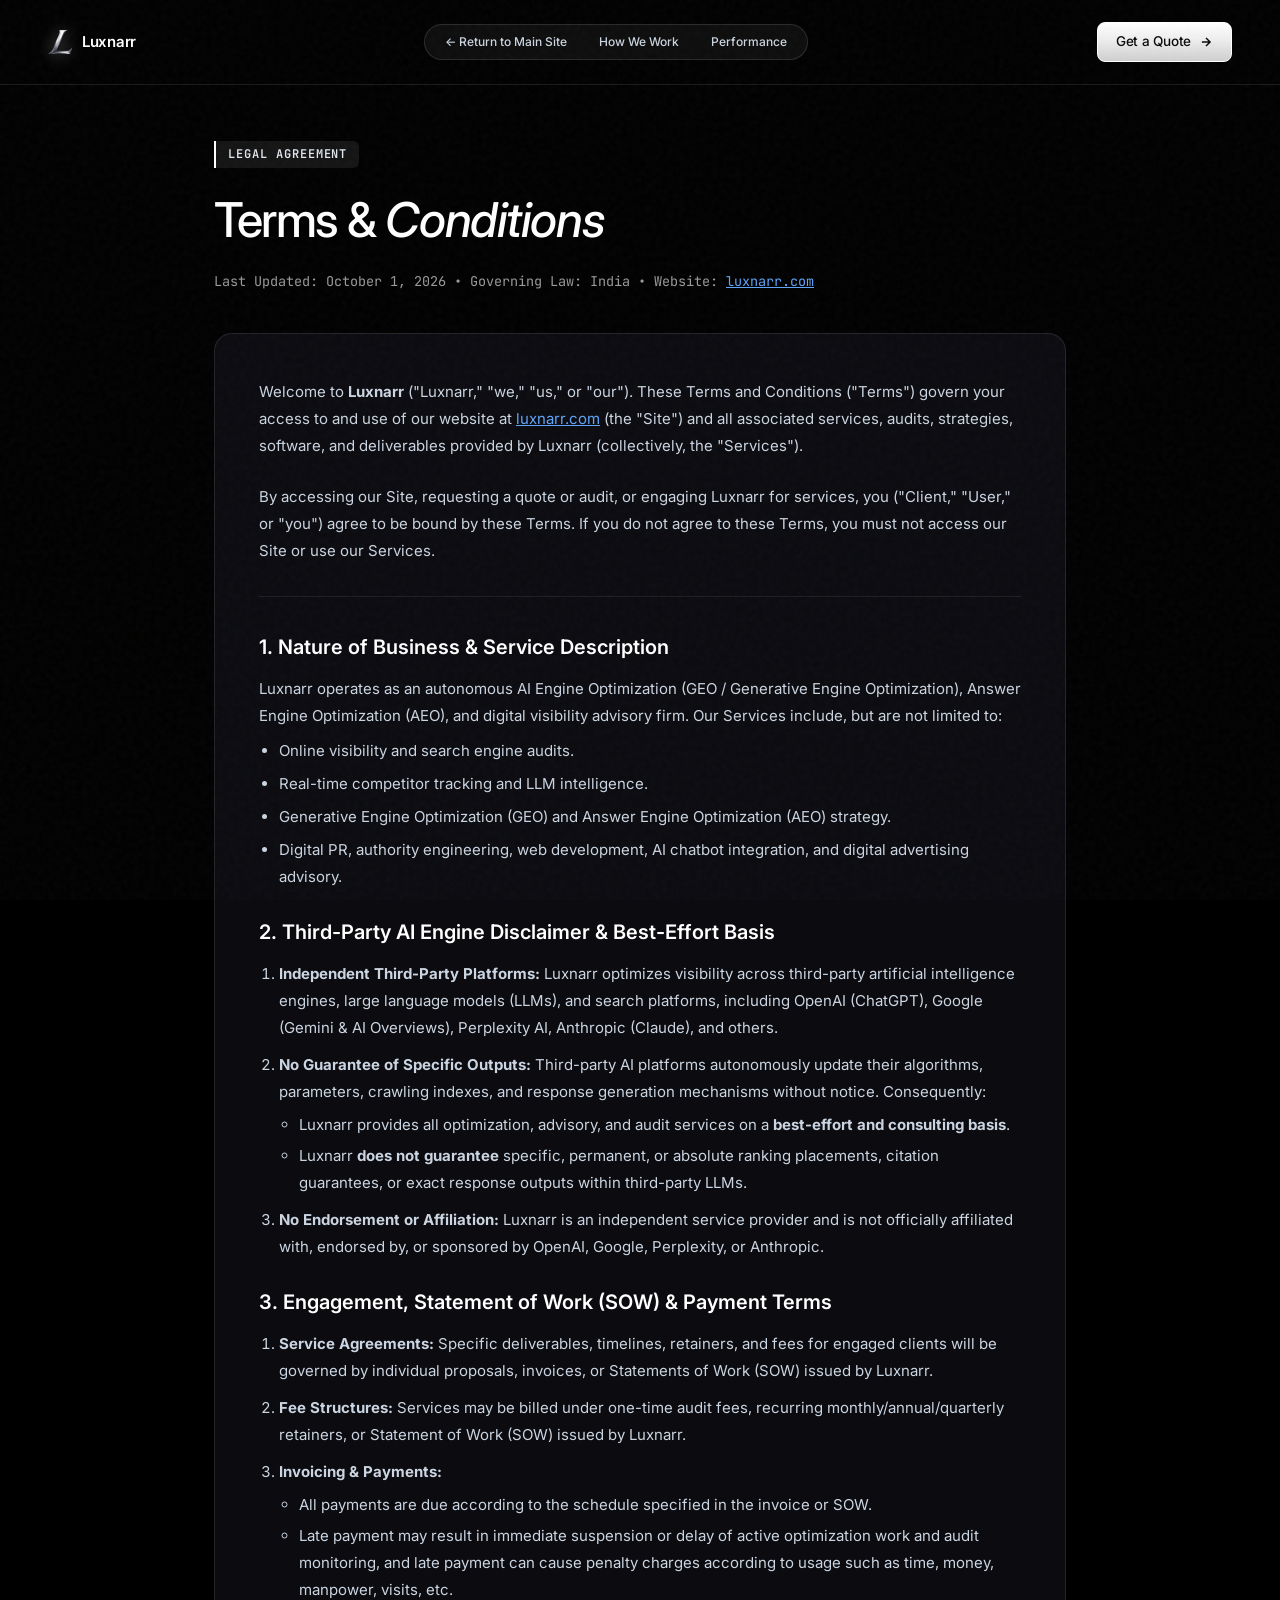
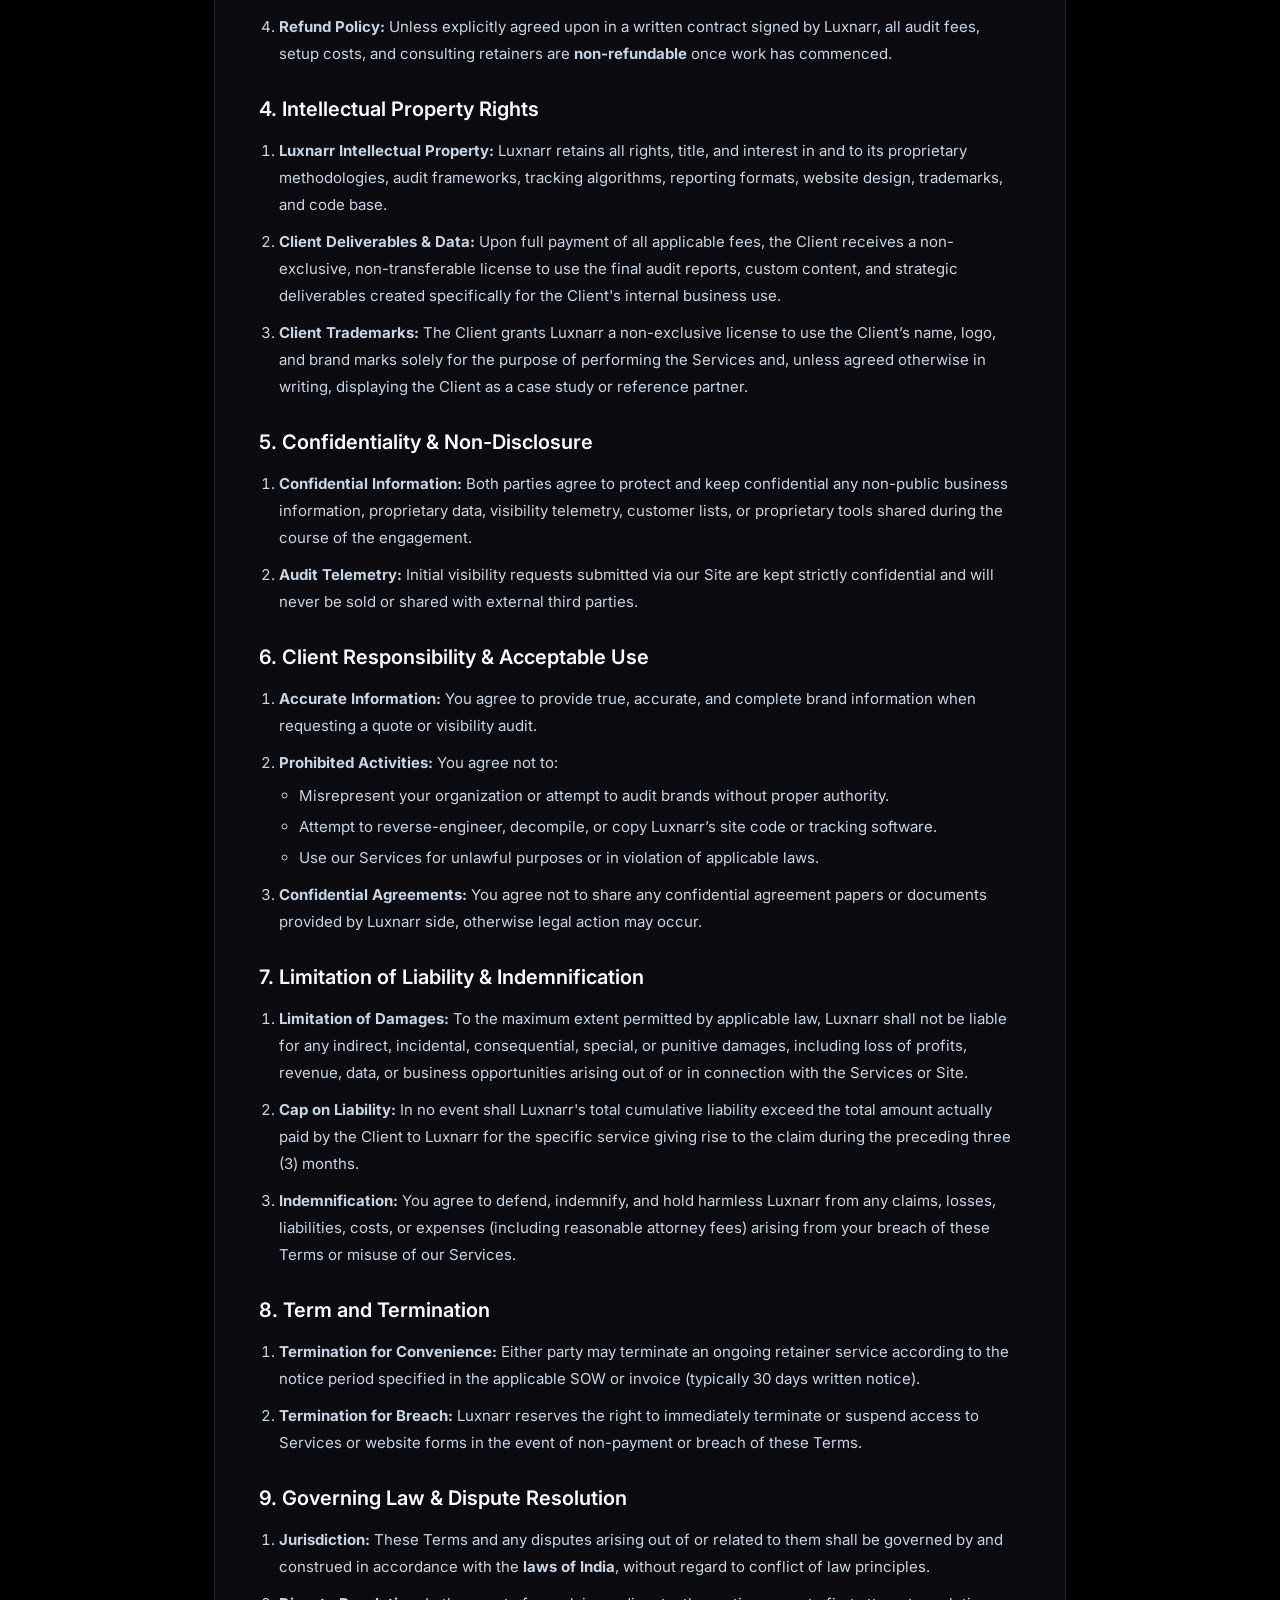
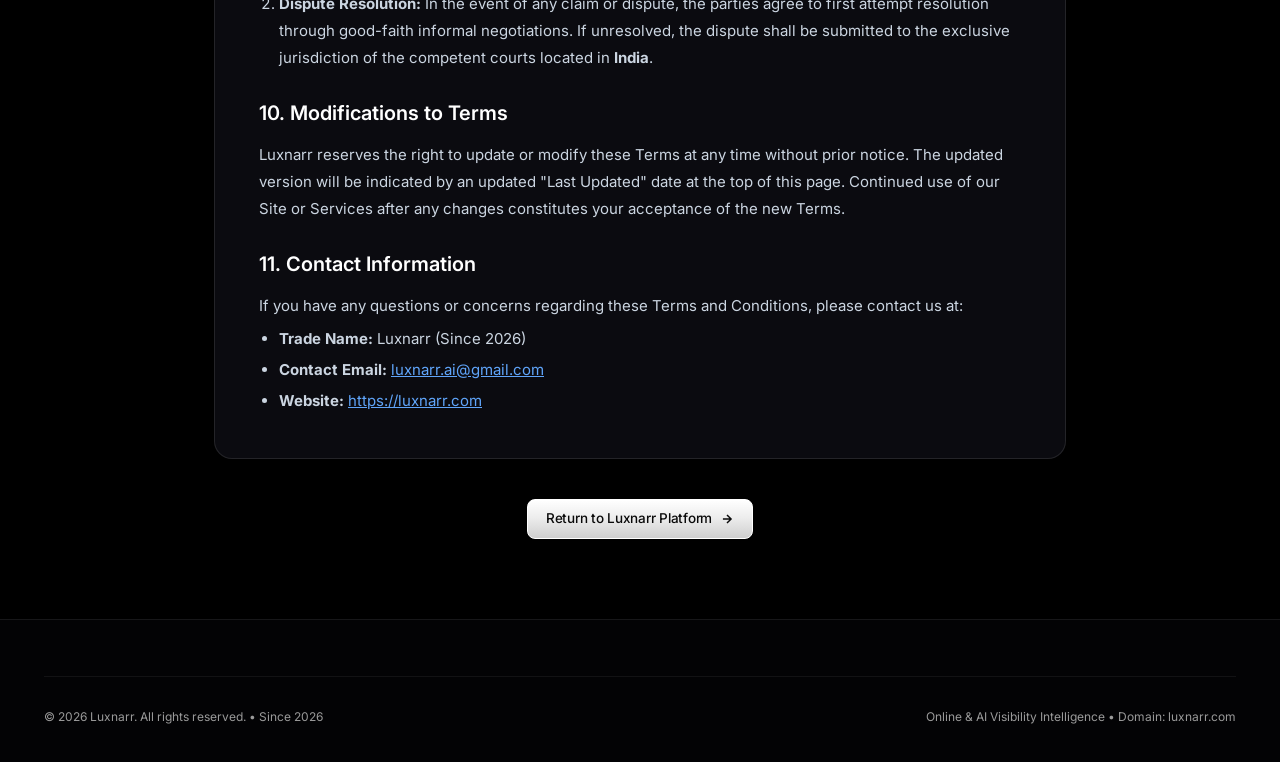
==== terms.html @ e57c273e "Initial commit: LuxNarr landing page and assets" ====
<!DOCTYPE html>
<html lang="en">
<head>
  <meta charset="UTF-8">
  <meta name="viewport" content="width=device-width, initial-scale=1.0">
  <title>Terms & Conditions — Luxnarr</title>
  <meta name="description" content="Terms and Conditions governing the use of Luxnarr services, audits, and software at luxnarr.com.">

  <!-- Canonical & Robots -->
  <link rel="canonical" href="https://luxnarr.com/terms.html">
  <meta name="robots" content="index, follow">

  <!-- Open Graph Meta Tags -->
  <meta property="og:site_name" content="LuxNarr">
  <meta property="og:type" content="article">
  <meta property="og:url" content="https://luxnarr.com/terms.html">
  <meta property="og:title" content="Terms & Conditions — Luxnarr">
  <meta property="og:description" content="Terms and Conditions governing the use of Luxnarr services, audits, and software at luxnarr.com.">
  <meta property="og:image" content="https://luxnarr.com/assets/logo_clean.png">

  <!-- Force black background -->
  <style>
    html, body { background: #000000 !important; color: #ffffff; }
  </style>

  <!-- Google Fonts: Inter + Instrument Serif + JetBrains Mono -->
  <link rel="preconnect" href="https://fonts.googleapis.com">
  <link rel="preconnect" href="https://fonts.gstatic.com" crossorigin>
  <link href="https://fonts.googleapis.com/css2?family=Instrument+Serif:ital@1&family=Inter:ital,opsz,wght@0,14..32,100..900&family=JetBrains+Mono:wght@400;500;600&display=swap" rel="stylesheet">

  <link rel="icon" type="image/png" href="assets/logo_clean.png">
  <link rel="stylesheet" href="styles.css?v=20">
</head>
<body>

  <!-- Film Grain Overlay -->
  <div class="grain" aria-hidden="true"></div>

  <div class="page-wrapper">
    <!-- HEADER -->
    <header class="header" id="site-header">
      <a href="index.html" class="logo" aria-label="Luxnarr Home">
        <img src="assets/logo_clean.png" alt="Luxnarr" class="brand-logo-img" width="24" height="24">
        <span class="logo-text">Luxnarr</span>
      </a>

      <nav class="header-nav" aria-label="Main Navigation">
        <a href="index.html" class="header-nav-link">← Return to Main Site</a>
        <a href="index.html#how-it-works" class="header-nav-link">How We Work</a>
        <a href="index.html#performance" class="header-nav-link">Performance</a>
      </nav>

      <a href="index.html#contact" class="btn btn-solid">
        <span>Get a Quote</span>
        <svg class="btn-arrow" width="14" height="14" viewBox="0 0 24 24" fill="none" stroke="currentColor" stroke-width="2.5"><path d="M5 12h14M12 5l7 7-7 7"/></svg>
      </a>
    </header>

    <main class="content-container" style="padding-top: 140px; padding-bottom: 80px; max-width: 900px; margin: 0 auto;">
      <div style="margin-bottom: 40px;">
        <span class="section-tag" style="margin-bottom: 14px;">LEGAL AGREEMENT</span>
        <h1 style="font-size: clamp(2rem, 4vw, 3rem); font-weight: 500; letter-spacing: -0.03em; margin-bottom: 12px;">
          Terms &amp; <em>Conditions</em>
        </h1>
        <p style="font-size: var(--text-sm); color: var(--muted); font-family: var(--font-mono);">
          Last Updated: October 1, 2026 • Governing Law: India • Website: <a href="https://luxnarr.com" style="color: #60a5fa; text-decoration: underline;">luxnarr.com</a>
        </p>
      </div>

      <div style="background: rgba(14, 14, 20, 0.8); border: 1px solid rgba(255, 255, 255, 0.1); border-radius: var(--radius-lg); padding: clamp(24px, 4vw, 44px); color: #cbd5e1; font-size: 15px; line-height: 1.8; display: flex; flex-direction: column; gap: 24px; backdrop-filter: blur(16px);">
        
        <p>Welcome to <strong>Luxnarr</strong> ("Luxnarr," "we," "us," or "our"). These Terms and Conditions ("Terms") govern your access to and use of our website at <a href="https://luxnarr.com" style="color: #60a5fa; text-decoration: underline;">luxnarr.com</a> (the "Site") and all associated services, audits, strategies, software, and deliverables provided by Luxnarr (collectively, the "Services").</p>
        
        <p>By accessing our Site, requesting a quote or audit, or engaging Luxnarr for services, you ("Client," "User," or "you") agree to be bound by these Terms. If you do not agree to these Terms, you must not access our Site or use our Services.</p>

        <hr style="border: 0; border-top: 1px solid rgba(255,255,255,0.08); margin: 8px 0;">

        <div>
          <h2 style="color: #ffffff; font-size: 1.25rem; font-weight: 600; margin-bottom: 10px;">1. Nature of Business &amp; Service Description</h2>
          <p>Luxnarr operates as an autonomous AI Engine Optimization (GEO / Generative Engine Optimization), Answer Engine Optimization (AEO), and digital visibility advisory firm. Our Services include, but are not limited to:</p>
          <ul style="padding-left: 20px; margin-top: 8px; display: flex; flex-direction: column; gap: 6px;">
            <li>Online visibility and search engine audits.</li>
            <li>Real-time competitor tracking and LLM intelligence.</li>
            <li>Generative Engine Optimization (GEO) and Answer Engine Optimization (AEO) strategy.</li>
            <li>Digital PR, authority engineering, web development, AI chatbot integration, and digital advertising advisory.</li>
          </ul>
        </div>

        <div>
          <h2 style="color: #ffffff; font-size: 1.25rem; font-weight: 600; margin-bottom: 10px;">2. Third-Party AI Engine Disclaimer &amp; Best-Effort Basis</h2>
          <ol style="padding-left: 20px; display: flex; flex-direction: column; gap: 10px;">
            <li><strong>Independent Third-Party Platforms:</strong> Luxnarr optimizes visibility across third-party artificial intelligence engines, large language models (LLMs), and search platforms, including OpenAI (ChatGPT), Google (Gemini &amp; AI Overviews), Perplexity AI, Anthropic (Claude), and others.</li>
            <li><strong>No Guarantee of Specific Outputs:</strong> Third-party AI platforms autonomously update their algorithms, parameters, crawling indexes, and response generation mechanisms without notice. Consequently:
              <ul style="padding-left: 20px; margin-top: 6px; display: flex; flex-direction: column; gap: 4px;">
                <li>Luxnarr provides all optimization, advisory, and audit services on a <strong>best-effort and consulting basis</strong>.</li>
                <li>Luxnarr <strong>does not guarantee</strong> specific, permanent, or absolute ranking placements, citation guarantees, or exact response outputs within third-party LLMs.</li>
              </ul>
            </li>
            <li><strong>No Endorsement or Affiliation:</strong> Luxnarr is an independent service provider and is not officially affiliated with, endorsed by, or sponsored by OpenAI, Google, Perplexity, or Anthropic.</li>
          </ol>
        </div>

        <div>
          <h2 style="color: #ffffff; font-size: 1.25rem; font-weight: 600; margin-bottom: 10px;">3. Engagement, Statement of Work (SOW) &amp; Payment Terms</h2>
          <ol style="padding-left: 20px; display: flex; flex-direction: column; gap: 10px;">
            <li><strong>Service Agreements:</strong> Specific deliverables, timelines, retainers, and fees for engaged clients will be governed by individual proposals, invoices, or Statements of Work (SOW) issued by Luxnarr.</li>
            <li><strong>Fee Structures:</strong> Services may be billed under one-time audit fees, recurring monthly/annual/quarterly retainers, or Statement of Work (SOW) issued by Luxnarr.</li>
            <li><strong>Invoicing &amp; Payments:</strong>
              <ul style="padding-left: 20px; margin-top: 6px; display: flex; flex-direction: column; gap: 4px;">
                <li>All payments are due according to the schedule specified in the invoice or SOW.</li>
                <li>Late payment may result in immediate suspension or delay of active optimization work and audit monitoring, and late payment can cause penalty charges according to usage such as time, money, manpower, visits, etc.</li>
              </ul>
            </li>
            <li><strong>Refund Policy:</strong> Unless explicitly agreed upon in a written contract signed by Luxnarr, all audit fees, setup costs, and consulting retainers are <strong>non-refundable</strong> once work has commenced.</li>
          </ol>
        </div>

        <div>
          <h2 style="color: #ffffff; font-size: 1.25rem; font-weight: 600; margin-bottom: 10px;">4. Intellectual Property Rights</h2>
          <ol style="padding-left: 20px; display: flex; flex-direction: column; gap: 10px;">
            <li><strong>Luxnarr Intellectual Property:</strong> Luxnarr retains all rights, title, and interest in and to its proprietary methodologies, audit frameworks, tracking algorithms, reporting formats, website design, trademarks, and code base.</li>
            <li><strong>Client Deliverables &amp; Data:</strong> Upon full payment of all applicable fees, the Client receives a non-exclusive, non-transferable license to use the final audit reports, custom content, and strategic deliverables created specifically for the Client's internal business use.</li>
            <li><strong>Client Trademarks:</strong> The Client grants Luxnarr a non-exclusive license to use the Client’s name, logo, and brand marks solely for the purpose of performing the Services and, unless agreed otherwise in writing, displaying the Client as a case study or reference partner.</li>
          </ol>
        </div>

        <div>
          <h2 style="color: #ffffff; font-size: 1.25rem; font-weight: 600; margin-bottom: 10px;">5. Confidentiality &amp; Non-Disclosure</h2>
          <ol style="padding-left: 20px; display: flex; flex-direction: column; gap: 10px;">
            <li><strong>Confidential Information:</strong> Both parties agree to protect and keep confidential any non-public business information, proprietary data, visibility telemetry, customer lists, or proprietary tools shared during the course of the engagement.</li>
            <li><strong>Audit Telemetry:</strong> Initial visibility requests submitted via our Site are kept strictly confidential and will never be sold or shared with external third parties.</li>
          </ol>
        </div>

        <div>
          <h2 style="color: #ffffff; font-size: 1.25rem; font-weight: 600; margin-bottom: 10px;">6. Client Responsibility &amp; Acceptable Use</h2>
          <ol style="padding-left: 20px; display: flex; flex-direction: column; gap: 10px;">
            <li><strong>Accurate Information:</strong> You agree to provide true, accurate, and complete brand information when requesting a quote or visibility audit.</li>
            <li><strong>Prohibited Activities:</strong> You agree not to:
              <ul style="padding-left: 20px; margin-top: 6px; display: flex; flex-direction: column; gap: 4px;">
                <li>Misrepresent your organization or attempt to audit brands without proper authority.</li>
                <li>Attempt to reverse-engineer, decompile, or copy Luxnarr’s site code or tracking software.</li>
                <li>Use our Services for unlawful purposes or in violation of applicable laws.</li>
              </ul>
            </li>
            <li><strong>Confidential Agreements:</strong> You agree not to share any confidential agreement papers or documents provided by Luxnarr side, otherwise legal action may occur.</li>
          </ol>
        </div>

        <div>
          <h2 style="color: #ffffff; font-size: 1.25rem; font-weight: 600; margin-bottom: 10px;">7. Limitation of Liability &amp; Indemnification</h2>
          <ol style="padding-left: 20px; display: flex; flex-direction: column; gap: 10px;">
            <li><strong>Limitation of Damages:</strong> To the maximum extent permitted by applicable law, Luxnarr shall not be liable for any indirect, incidental, consequential, special, or punitive damages, including loss of profits, revenue, data, or business opportunities arising out of or in connection with the Services or Site.</li>
            <li><strong>Cap on Liability:</strong> In no event shall Luxnarr's total cumulative liability exceed the total amount actually paid by the Client to Luxnarr for the specific service giving rise to the claim during the preceding three (3) months.</li>
            <li><strong>Indemnification:</strong> You agree to defend, indemnify, and hold harmless Luxnarr from any claims, losses, liabilities, costs, or expenses (including reasonable attorney fees) arising from your breach of these Terms or misuse of our Services.</li>
          </ol>
        </div>

        <div>
          <h2 style="color: #ffffff; font-size: 1.25rem; font-weight: 600; margin-bottom: 10px;">8. Term and Termination</h2>
          <ol style="padding-left: 20px; display: flex; flex-direction: column; gap: 10px;">
            <li><strong>Termination for Convenience:</strong> Either party may terminate an ongoing retainer service according to the notice period specified in the applicable SOW or invoice (typically 30 days written notice).</li>
            <li><strong>Termination for Breach:</strong> Luxnarr reserves the right to immediately terminate or suspend access to Services or website forms in the event of non-payment or breach of these Terms.</li>
          </ol>
        </div>

        <div>
          <h2 style="color: #ffffff; font-size: 1.25rem; font-weight: 600; margin-bottom: 10px;">9. Governing Law &amp; Dispute Resolution</h2>
          <ol style="padding-left: 20px; display: flex; flex-direction: column; gap: 10px;">
            <li><strong>Jurisdiction:</strong> These Terms and any disputes arising out of or related to them shall be governed by and construed in accordance with the <strong>laws of India</strong>, without regard to conflict of law principles.</li>
            <li><strong>Dispute Resolution:</strong> In the event of any claim or dispute, the parties agree to first attempt resolution through good-faith informal negotiations. If unresolved, the dispute shall be submitted to the exclusive jurisdiction of the competent courts located in <strong>India</strong>.</li>
          </ol>
        </div>

        <div>
          <h2 style="color: #ffffff; font-size: 1.25rem; font-weight: 600; margin-bottom: 10px;">10. Modifications to Terms</h2>
          <p>Luxnarr reserves the right to update or modify these Terms at any time without prior notice. The updated version will be indicated by an updated "Last Updated" date at the top of this page. Continued use of our Site or Services after any changes constitutes your acceptance of the new Terms.</p>
        </div>

        <div>
          <h2 style="color: #ffffff; font-size: 1.25rem; font-weight: 600; margin-bottom: 10px;">11. Contact Information</h2>
          <p>If you have any questions or concerns regarding these Terms and Conditions, please contact us at:</p>
          <ul style="padding-left: 20px; margin-top: 6px; display: flex; flex-direction: column; gap: 4px;">
            <li><strong>Trade Name:</strong> Luxnarr (Since 2026)</li>
            <li><strong>Contact Email:</strong> <a href="mailto:luxnarr.ai@gmail.com" style="color: #60a5fa; text-decoration: underline;">luxnarr.ai@gmail.com</a></li>
            <li><strong>Website:</strong> <a href="https://luxnarr.com" style="color: #60a5fa; text-decoration: underline;">https://luxnarr.com</a></li>
          </ul>
        </div>

      </div>

      <div style="margin-top: 40px; text-align: center;">
        <a href="index.html" class="btn btn-solid" style="display: inline-flex;">
          <span>Return to Luxnarr Platform</span>
          <svg class="btn-arrow" width="14" height="14" viewBox="0 0 24 24" fill="none" stroke="currentColor" stroke-width="2.5"><path d="M5 12h14M12 5l7 7-7 7"/></svg>
        </a>
      </div>
    </main>

    <!-- FOOTER -->
    <footer class="site-footer">
      <div class="content-container">
        <div class="footer-bottom">
          <div>© <span id="current-year">2026</span> Luxnarr. All rights reserved. • Since 2026</div>
          <div>Online &amp; AI Visibility Intelligence • Domain: luxnarr.com</div>
        </div>
      </div>
    </footer>
  </div>

  <script src="app.js?v=20"></script>
</body>
</html>
---- styles.css ----
/* ==========================================================================
   LUXNARR DESIGN SYSTEM & CINEMATIC MOTION GRAPHICS
   - Pure black #000000 base with immediate zero-flash enforcement
   - CloudFront background video atmosphere & tactile film grain
   - Liquid-metal navigation pills with directional shine sweeps
   - Masked typography with Instrument Serif italic emphasis
   - Liquid-glass button mechanics with edge luminescence
   - Preserves 100% of LuxNarr's complete platform, telemetry & case studies
   ========================================================================== */

/* Force pure black immediately */
html, body {
  background: #000000 !important;
  color: #ffffff;
}

:root {
  --bg: #000000;
  --bg-surface: #070709;
  --text: #ffffff;
  --muted: #9a9a9a;
  --stat: #d8d8d8;
  --border: rgba(255, 255, 255, 0.16);
  --border-soft: rgba(255, 255, 255, 0.10);
  --border-bright: rgba(255, 255, 255, 0.35);

  /* Typography Stacks */
  --font-sans: 'Inter', system-ui, -apple-system, BlinkMacSystemFont, "Segoe UI", sans-serif;
  --font-serif: 'Instrument Serif', "Times New Roman", Times, serif;
  --font-mono: 'JetBrains Mono', monospace;

  /* Standardized 8-Token Typographic Scale (Issue 1 - Under 10 sizes, min >= 12px) */
  --text-xs: 12px;       /* Tags, chips, indicators, badges (accessible baseline) */
  --text-sm: 13.5px;     /* Subtext, secondary labels, table metrics */
  --text-base: 15px;     /* Body copy, lede, default buttons */
  --text-md: 18px;       /* Subheadings, scorecard numbers */
  --text-lg: 20px;       /* Card headers */
  --text-xl: 24px;       /* Subsection titles, modal headers */
  --text-2xl: 32px;      /* Section headlines */
  --text-3xl: clamp(34px, 4.5vw, 52px); /* Hero display title */

  /* Standardized 5-Token Corner Radius Scale (Issue 2 - Strictly under 6 radii) */
  --radius-xs: 6px;      /* Indicators, tiny tag chips */
  --radius-sm: 8px;      /* Buttons, form inputs, mini cards */
  --radius-md: 12px;     /* Cards, dashboard sub-panels */
  --radius-lg: 18px;     /* Modals, dossier frame */
  --radius-pill: 9999px; /* Badges, pill toggles, avatars */

  /* Sizing Tokens mapped to consolidated scale */
  --logo: var(--text-base);
  --logo-mark: 22px;
  --nav: var(--text-sm);
  --nav-h: 38px;
  --btn: var(--text-sm);
  --btn-h: 40px;
  --hero-btn-h: 44px;
  --h1: var(--text-3xl);
  --lede: var(--text-base);
  --badge: var(--text-xs);
  --stat-size: var(--text-sm);
  --header-y: 20px;
  --header-x: 36px;
  --max-width: 1240px;

  /* Accents */
  --accent-green: #34d399;
  --accent-amber: #fbbf24;
}

/* Reset & Base */
*, *::before, *::after {
  box-sizing: border-box;
  margin: 0;
  padding: 0;
}

html {
  scroll-behavior: smooth;
  background: #000000;
  color: #ffffff;
}

body {
  background: var(--bg, #000000);
  color: var(--text, #ffffff);
  font-family: var(--font-sans);
  -webkit-font-smoothing: antialiased;
  -moz-osx-font-smoothing: grayscale;
  text-rendering: optimizeLegibility;
  overflow-x: hidden;
  position: relative;
  min-height: 100vh;
  line-height: 1.6;
}

::selection {
  background: rgba(255, 255, 255, 0.22);
  color: #ffffff;
}

a {
  color: inherit;
  text-decoration: none;
}

button {
  font-family: inherit;
  cursor: pointer;
  border: none;
  background: none;
}

/* ==========================================================================
   FILM GRAIN & ATMOSPHERIC VIDEO LAYERS
   ========================================================================== */
.grain {
  position: fixed;
  inset: 0;
  width: 100vw;
  height: 100vh;
  z-index: 100;
  pointer-events: none;
  opacity: 0.035;
  background-image: url("data:image/svg+xml,%3Csvg viewBox='0 0 200 200' xmlns='http://www.w3.org/2000/svg'%3E%3Cfilter id='noiseFilter'%3E%3CfeTurbulence type='fractalNoise' baseFrequency='0.8' numOctaves='3' stitchTiles='stitch'/%3E%3C/filter%3E%3Crect width='100%25' height='100%25' filter='url(%23noiseFilter)'/%3E%3C/svg%3E");
}

.hero-photo {
  position: fixed;
  inset: 0;
  width: 100vw;
  height: 100vh;
  z-index: 0;
  overflow: hidden;
  pointer-events: none;
  background: #000000;
}

.hero-video-bg {
  width: 100%;
  height: 100%;
  object-fit: cover;
  opacity: 0.72;
  filter: contrast(1.08) brightness(0.92);
  transition: opacity 1s ease-out;
}

.hero-video-scrim {
  position: absolute;
  inset: 0;
  background: radial-gradient(circle at 50% 35%, rgba(0, 0, 0, 0.2) 0%, rgba(0, 0, 0, 0.6) 100%),
              linear-gradient(to bottom, rgba(0, 0, 0, 0.35) 0%, transparent 25%, transparent 75%, rgba(0, 0, 0, 0.45) 100%);
  pointer-events: none;
}

/* ==========================================================================
   CONTAINER & LAYOUT
   ========================================================================== */
.page-wrapper {
  position: relative;
  z-index: 1;
  width: 100%;
}

.content-container {
  max-width: var(--max-width);
  margin-left: auto;
  margin-right: auto;
  padding-left: 24px;
  padding-right: 24px;
  position: relative;
}

/* ==========================================================================
   HEADER & LIQUID-METAL NAVIGATION
   ========================================================================== */
.header {
  position: fixed;
  top: 0;
  left: 0;
  right: 0;
  z-index: 50;
  display: flex;
  justify-content: space-between;
  align-items: center;
  padding: 22px 48px;
  background: rgba(0, 0, 0, 0.5);
  backdrop-filter: blur(20px);
  -webkit-backdrop-filter: blur(20px);
  border-bottom: 1px solid var(--border-soft);
  transition: padding 0.3s ease, border-color 0.3s ease, background 0.3s ease;
}

.header.scrolled {
  padding-top: 14px;
  padding-bottom: 14px;
  background: rgba(4, 4, 6, 0.88);
  border-bottom-color: var(--border);
}

.logo {
  display: inline-flex;
  align-items: center;
  gap: 10px;
  justify-self: start;
  font-size: var(--logo);
  font-weight: 600;
  letter-spacing: -0.02em;
  color: #ffffff;
  text-decoration: none;
}

.logo-text {
  font-family: var(--font-sans);
  font-size: var(--text-base);
  font-weight: 600;
  letter-spacing: -0.02em;
  color: #ffffff;
}

.logo-mark {
  width: var(--logo-mark);
  height: var(--logo-mark);
  color: #ffffff;
  display: flex;
  align-items: center;
  justify-content: center;
}

.brand-logo-img {
  width: 24px;
  height: 24px;
  object-fit: contain;
  filter: drop-shadow(0 0 8px rgba(255, 255, 255, 0.4));
  transition: transform 0.3s cubic-bezier(0.16, 1, 0.3, 1), filter 0.3s ease;
  flex-shrink: 0;
}

.logo:hover .brand-logo-img {
  transform: scale(1.08);
  filter: drop-shadow(0 0 14px rgba(255, 255, 255, 0.75));
}

/* Primary Header Navigation (Issues 9 & 18) */
.header-nav {
  display: flex;
  align-items: center;
  gap: 4px;
  padding: 4px 6px;
  background: rgba(255, 255, 255, 0.05);
  border: 1px solid rgba(255, 255, 255, 0.12);
  border-radius: var(--radius-pill);
  backdrop-filter: blur(14px);
  -webkit-backdrop-filter: blur(14px);
}

.header-nav-link {
  font-family: var(--font-sans);
  font-size: var(--text-xs);
  font-weight: 500;
  color: #cbd5e1;
  padding: 6px 14px;
  border-radius: var(--radius-pill);
  background: transparent;
  border: none;
  cursor: pointer;
  white-space: nowrap;
  transition: color 0.2s ease, background 0.2s ease;
  text-decoration: none;
  line-height: 1.2;
}

.header-nav-link:hover,
.header-nav-link:focus-visible {
  color: #ffffff;
  background: rgba(255, 255, 255, 0.12);
  outline: none;
}

/* ==========================================================================
   BUTTONS (LIQUID-GLASS SYSTEM)
   ========================================================================== */
.btn {
  position: relative;
  isolation: isolate;
  overflow: hidden;
  display: inline-flex;
  align-items: center;
  justify-content: center;
  gap: 8px;
  height: var(--btn-h);
  padding: 0 18px;
  border-radius: var(--radius-sm);
  font-size: var(--btn);
  font-weight: 500;
  letter-spacing: -0.02em;
  line-height: 1;
  white-space: nowrap;
  cursor: pointer;
  transition: background 0.35s ease, border-color 0.35s ease, box-shadow 0.35s ease, color 0.35s ease, transform 0.2s ease;
}

.btn::after {
  content: "";
  position: absolute;
  inset: 0;
  background: linear-gradient(115deg, transparent 20%, rgba(255, 255, 255, 0.45) 48%, transparent 76%);
  transform: translateX(-130%);
  transition: transform 0.65s ease;
  pointer-events: none;
}

.btn:hover::after {
  transform: translateX(130%);
}

.btn:active {
  transform: scale(0.98);
}

/* Solid White Liquid-Glass Button (Primary Action - Issue 19) */
.btn-solid {
  background: linear-gradient(180deg, #ffffff 0%, #ececec 48%, #cfcfcf 100%);
  color: #0a0a0a;
  border: 1px solid #ffffff;
  box-shadow: inset 0 1px 0 rgba(255, 255, 255, 0.95);
}

.btn-solid:hover {
  background: linear-gradient(180deg, #ffffff 0%, #f3f6ff 42%, #d5def2 100%);
  border-color: #f2f6ff;
  box-shadow: inset 0 1px 0 #ffffff, 0 0 24px rgba(186, 208, 255, 0.38), 0 8px 18px rgba(255, 255, 255, 0.12);
}

/* Ghost / Secondary Liquid-Glass Button (Secondary Action - Issues 3 & 20) */
.btn-ghost,
.btn-secondary {
  background: rgba(255, 255, 255, 0.08);
  color: #ffffff;
  border: 1px solid rgba(255, 255, 255, 0.25);
  backdrop-filter: blur(16px);
  -webkit-backdrop-filter: blur(16px);
  box-shadow: inset 0 1px 0 rgba(255, 255, 255, 0.12);
}

.btn-ghost:hover,
.btn-secondary:hover {
  background: rgba(255, 255, 255, 0.16);
  border-color: rgba(255, 255, 255, 0.6);
  box-shadow: inset 0 1px 0 rgba(255, 255, 255, 0.22), 0 0 22px rgba(255, 255, 255, 0.2);
  color: #ffffff;
}

.btn-hero {
  height: var(--hero-btn-h);
  padding: 0 22px;
  font-size: var(--text-base);
}

.btn-sm {
  height: 34px;
  padding: 0 14px;
  font-size: var(--text-xs);
  border-radius: var(--radius-sm);
}

.btn-arrow {
  transition: transform 0.25s ease;
}

.btn:hover .btn-arrow {
  transform: translateX(3px);
}

/* ==========================================================================
   ENTRANCE MOTION GRAPHICS (KEYFRAMES & CLASSES)
   ========================================================================== */
.appear {
  opacity: 1;
  animation-duration: 1.05s;
  animation-fill-mode: both;
  animation-timing-function: cubic-bezier(0.16, 1, 0.3, 1);
  animation-delay: var(--d, 0.08s);
}

.appear--scale { animation-name: in-scale; }
.appear--soft  { animation-name: in-soft; }
.appear--mask  { animation-name: in-mask; }
.appear--pop   { animation-name: in-pop; }
.appear--btn   { animation-name: in-btn; }
.appear--side  { animation-name: in-side; }
.appear--stat  { animation-name: in-stat; }

@keyframes in-scale {
  0% { opacity: 0; transform: scale(0.84); }
  100% { opacity: 1; transform: scale(1); }
}

@keyframes in-soft {
  0% { opacity: 0; transform: translateY(14px); }
  100% { opacity: 1; transform: translateY(0); }
}

@keyframes in-mask {
  0% { opacity: 0; transform: translateY(40%); }
  100% { opacity: 1; transform: translateY(0); }
}

@keyframes in-pop {
  0% { opacity: 0; transform: scale(0.9); }
  70% { opacity: 1; transform: scale(1.03); }
  100% { opacity: 1; transform: scale(1); }
}

@keyframes in-btn {
  0% { opacity: 0; transform: translateY(18px) scale(0.94); }
  100% { opacity: 1; transform: translateY(0) scale(1); }
}

@keyframes in-side {
  0% { opacity: 0; transform: translateX(22px); }
  100% { opacity: 1; transform: translateX(0); }
}

@keyframes in-stat {
  0% { opacity: 0; transform: translateY(20px); }
  100% { opacity: 1; transform: translateY(0); }
}

@keyframes in-em {
  0% { opacity: 0.35; filter: blur(4px); }
  100% { opacity: 1; filter: blur(0px); }
}

.is-in {
  animation: none !important;
  opacity: 1 !important;
  transform: none !important;
  filter: none !important;
}

/* ==========================================================================
   HERO SECTION
   ========================================================================== */
.hero {
  position: relative;
  min-height: 80vh;
  display: flex;
  flex-direction: column;
  align-items: center;
  justify-content: center;
  padding: 130px 24px 60px;
  text-align: center;
}

.hero-copy {
  position: relative;
  z-index: 1;
  display: flex;
  flex-direction: column;
  align-items: center;
  max-width: 900px;
  width: 100%;
}

/* Hero Eyebrow (Issue 21 - Elevated Value Proposition) */
.hero-eyebrow {
  display: inline-flex;
  align-items: center;
  gap: 8px;
  font-family: var(--font-mono);
  font-size: var(--text-xs);
  font-weight: 500;
  letter-spacing: 0.08em;
  text-transform: uppercase;
  color: #cbd5e1;
  background: rgba(255, 255, 255, 0.06);
  border: 1px solid rgba(255, 255, 255, 0.14);
  padding: 5px 14px;
  border-radius: var(--radius-pill);
  margin-bottom: 20px;
}

/* Headline */
.headline-line {
  display: block;
  overflow: hidden;
  padding: 0.04em 0.12em 0.12em;
  font-size: var(--h1);
  font-weight: 500;
  letter-spacing: -0.045em;
  line-height: 1.14;
  color: #ffffff;
}

.headline-line em {
  font-family: var(--font-serif);
  font-style: italic;
  font-weight: 400;
  font-size: 1.1em;
  letter-spacing: -0.03em;
  color: #c4c4c4;
  animation: in-em 1.2s cubic-bezier(0.16, 1, 0.3, 1) both;
  animation-delay: 0.72s;
}

.lede {
  max-width: 620px;
  margin-top: 22px;
  color: #a1a1aa;
  font-size: var(--lede);
  font-weight: 400;
  line-height: 1.65;
  letter-spacing: -0.015em;
}

.hero-actions {
  display: flex;
  align-items: center;
  justify-content: center;
  margin-top: 32px;
}

.hero-highlights {
  display: flex;
  align-items: center;
  justify-content: center;
  flex-wrap: wrap;
  gap: 28px;
  margin-top: 24px;
  font-family: var(--font-mono);
  font-size: var(--text-sm);
  color: #cbd5e1;
  letter-spacing: 0.02em;
}

.highlight-item {
  display: inline-flex;
  align-items: center;
  gap: 8px;
  font-weight: 500;
}

.highlight-dot {
  width: 5px;
  height: 5px;
  border-radius: 50%;
  background: var(--accent-green);
  box-shadow: 0 0 6px var(--accent-green);
}

/* ==========================================================================
   CLIENT MARQUEE
   ========================================================================== */
.clients-section {
  position: relative;
  z-index: 10;
  padding: 42px 0;
  border-top: 1px solid rgba(255, 255, 255, 0.12);
  border-bottom: 1px solid rgba(255, 255, 255, 0.12);
  background: rgba(8, 8, 12, 0.5);
  backdrop-filter: blur(14px);
  -webkit-backdrop-filter: blur(14px);
  overflow: hidden;
}

.marquee-title {
  text-align: center;
  font-family: var(--font-mono);
  font-size: 11.5px;
  letter-spacing: 0.18em;
  text-transform: uppercase;
  color: #94a3b8;
  margin-bottom: 28px;
  display: flex;
  align-items: center;
  justify-content: center;
  gap: 16px;
}

.marquee-title::before,
.marquee-title::after {
  content: "";
  height: 1px;
  width: 40px;
  background: rgba(255, 255, 255, 0.18);
}

.marquee-track-wrapper {
  width: 100%;
  overflow: hidden;
  position: relative;
  mask-image: linear-gradient(to right, transparent, black 15%, black 85%, transparent);
  -webkit-mask-image: linear-gradient(to right, transparent, black 15%, black 85%, transparent);
}

.marquee-track {
  display: flex;
  align-items: center;
  gap: 28px;
  width: max-content;
  animation: scroll-marquee 28s linear infinite;
}

.marquee-track:hover {
  animation-play-state: paused;
}

@keyframes scroll-marquee {
  0% { transform: translateX(0); }
  100% { transform: translateX(calc(-50% - 14px)); }
}

.marquee-logo-card {
  display: flex;
  align-items: center;
  justify-content: center;
  height: 72px;
  min-width: 180px;
  padding: 12px 28px;
  border-radius: var(--radius-sm);
  background: rgba(255, 255, 255, 0.05);
  border: 1px solid rgba(255, 255, 255, 0.15);
  backdrop-filter: blur(8px);
  transition: border-color 0.25s ease, transform 0.25s ease, background 0.25s ease;
}

.marquee-logo-card:hover {
  border-color: rgba(255, 255, 255, 0.45);
  transform: translateY(-2px);
  background: rgba(255, 255, 255, 0.1);
}

.client-logo-img {
  max-height: 44px;
  max-width: 135px;
  width: auto;
  height: auto;
  object-fit: contain;
  filter: brightness(1.15) drop-shadow(0 2px 8px rgba(0, 0, 0, 0.5));
}

/* ==========================================================================
   SECTION COMMON STYLES
   ========================================================================== */
.platform-section {
  position: relative;
  z-index: 10;
  padding: 64px 0;
  background: transparent;
}

/* Seamless lead-in between How We Work and Proven Performance */
#how-it-works {
  padding-top: 56px;
  padding-bottom: 12px;
}

#performance {
  padding-top: 12px;
  padding-bottom: 64px;
}

#contact {
  padding-top: 56px;
  padding-bottom: 56px;
}

.section-header {
  text-align: center;
  max-width: 760px;
  margin: 0 auto 36px;
}

.section-tag {
  display: inline-block;
  font-family: var(--font-mono);
  font-size: var(--text-xs);
  font-weight: 600;
  text-transform: none;
  letter-spacing: 0.08em;
  color: #e2e8f0;
  border-left: 2px solid #ffffff;
  background: rgba(255, 255, 255, 0.08);
  padding: 4px 12px;
  backdrop-filter: blur(8px);
  margin-bottom: 16px;
  border-radius: 0 var(--radius-xs) var(--radius-xs) 0;
}

.section-title {
  font-size: clamp(2rem, 4vw, 3rem);
  font-weight: 500;
  letter-spacing: -0.04em;
  line-height: 1.15;
  color: #ffffff;
  margin-bottom: 16px;
}

.section-title em {
  font-family: var(--font-serif);
  font-style: italic;
  font-weight: 400;
  color: #9a9a9a;
}

.section-desc {
  font-size: 1.05rem;
  color: var(--muted);
  line-height: 1.6;
}



.feature-bullet {
  color: rgba(255, 255, 255, 0.45);
  font-size: 10px;
  margin-top: 3px;
  margin-right: 2px;
  flex-shrink: 0;
  display: inline-flex;
  align-items: center;
  user-select: none;
}

/* ==========================================================================
   SCROLL REVEAL MOTION GRAPHICS (GPU Accelerated for Desktop & Mobile)
   ========================================================================== */
.reveal-on-scroll {
  opacity: 0;
  transform: translate3d(0, 32px, 0);
  transition: opacity 0.85s cubic-bezier(0.16, 1, 0.3, 1), transform 0.85s cubic-bezier(0.16, 1, 0.3, 1);
  will-change: opacity, transform;
  -webkit-backface-visibility: hidden;
  backface-visibility: hidden;
}

.reveal-on-scroll.reveal-soft {
  transform: translate3d(0, 18px, 0);
  transition-duration: 0.75s;
}

.reveal-on-scroll.reveal-left {
  transform: translate3d(-36px, 0, 0);
}

.reveal-on-scroll.reveal-right {
  transform: translate3d(36px, 0, 0);
}

.reveal-on-scroll.reveal-scale {
  transform: scale(0.93) translate3d(0, 20px, 0);
}

.reveal-on-scroll.is-revealed {
  opacity: 1;
  transform: translate3d(0, 0, 0) scale(1);
}

.stagger-1 { transition-delay: 0.07s; }
.stagger-2 { transition-delay: 0.14s; }
.stagger-3 { transition-delay: 0.21s; }
.stagger-4 { transition-delay: 0.28s; }
.stagger-5 { transition-delay: 0.35s; }
.stagger-6 { transition-delay: 0.42s; }

@media (prefers-reduced-motion: reduce) {
  .reveal-on-scroll {
    opacity: 1 !important;
    transform: none !important;
    transition: none !important;
  }
}

/* ==========================================================================
   POLLARIZ CASE STUDY & SCORECARD
   ========================================================================== */
.case-study-frame {
  border-radius: var(--radius-lg);
  border: 1px solid var(--border);
  background: rgba(14, 14, 20, 0.7);
  backdrop-filter: blur(18px);
  -webkit-backdrop-filter: blur(18px);
  overflow: hidden;
  box-shadow: 0 24px 60px rgba(0, 0, 0, 0.8);
  margin-bottom: 0;
}

.frame-header {
  display: flex;
  align-items: center;
  justify-content: space-between;
  padding: 14px 20px;
  background: rgba(0, 0, 0, 0.6);
  border-bottom: 1px solid rgba(255, 255, 255, 0.08);
}

.frame-dots {
  display: flex;
  gap: 6px;
}

.dot {
  width: 10px;
  height: 10px;
  border-radius: 50%;
}
.dot.red { background: #ef4444; }
.dot.yellow { background: #f59e0b; }
.dot.green { background: #10b981; }

.frame-url {
  font-family: var(--font-mono);
  font-size: 11px;
  color: var(--muted);
}

.frame-badge {
  font-family: var(--font-mono);
  font-size: 10px;
  padding: 3px 8px;
  border-radius: 4px;
  background: rgba(52, 211, 153, 0.15);
  color: var(--accent-green);
  border: 1px solid rgba(52, 211, 153, 0.3);
}

/* ==========================================================================
   PEGASUS-STYLE AUTHENTIC POLLARIZ DASHBOARD UI
   ========================================================================== */
.dash-board-ui {
  background: #0d0e15;
  color: #f1f5f9;
  font-family: var(--font-sans);
  padding: 24px 28px 32px;
  position: relative;
  overflow: hidden;
  border-radius: 0 0 var(--radius-lg) var(--radius-lg);
}

/* Subtle atmospheric silver glow */
.dash-board-ui::before {
  content: "";
  position: absolute;
  top: -100px;
  left: 20%;
  right: 20%;
  height: 160px;
  background: radial-gradient(ellipse at 50% 50%, rgba(226, 232, 240, 0.12), transparent 70%);
  pointer-events: none;
}

/* Top bar: Brand + Before/After Toggle Pill + Engine status */
.dash-top-bar {
  display: flex;
  align-items: center;
  justify-content: space-between;
  margin-bottom: 22px;
  padding-bottom: 16px;
  border-bottom: 1px solid rgba(255, 255, 255, 0.08);
  flex-wrap: wrap;
  gap: 14px;
}

.dash-brand-block {
  display: flex;
  align-items: center;
  gap: 12px;
}

.dash-brand-icon {
  width: 26px;
  height: 22px;
  display: flex;
  flex-direction: column;
  justify-content: space-between;
}
.dash-brand-icon span {
  height: 3px;
  border-radius: 2px;
  background: linear-gradient(90deg, #94a3b8, #ffffff);
}
.dash-brand-icon span:nth-child(1) { width: 16px; }
.dash-brand-icon span:nth-child(2) { width: 24px; }
.dash-brand-icon span:nth-child(3) { width: 12px; }

.dash-brand-name {
  font-size: 15px;
  font-weight: 600;
  letter-spacing: -0.01em;
  color: #ffffff;
}

.dash-brand-sub {
  font-size: 11px;
  color: var(--muted);
  font-family: var(--font-mono);
  margin-top: 2px;
}

.dash-toggle-wrap {
  display: flex;
  align-items: center;
  gap: 12px;
  flex-wrap: wrap;
}

.dash-toggle-group {
  display: inline-flex;
  padding: 3px;
  border-radius: var(--radius-pill);
  background: rgba(0, 0, 0, 0.55);
  border: 1px solid rgba(255, 255, 255, 0.14);
}

.dash-toggle-btn {
  padding: 7px 14px;
  border-radius: var(--radius-pill);
  font-size: 12px;
  font-weight: 500;
  color: #94a3b8;
  display: inline-flex;
  align-items: center;
  gap: 6px;
  cursor: pointer;
  background: transparent;
  border: none;
  transition: all 0.22s ease;
  min-height: 36px;
}

.dash-toggle-btn:hover {
  color: #ffffff;
}

.dash-toggle-btn.active {
  background: #ffffff;
  color: #080a10;
  font-weight: 600;
  box-shadow: 0 2px 10px rgba(255, 255, 255, 0.25);
}

.dash-status-pill {
  display: inline-flex;
  align-items: center;
  gap: 6px;
  padding: 5px 12px;
  border-radius: var(--radius-pill);
  background: rgba(52, 211, 153, 0.12);
  border: 1px solid rgba(52, 211, 153, 0.28);
  color: #34d399;
  font-size: 11px;
  font-weight: 500;
  font-family: var(--font-mono);
  transition: all 0.3s ease;
}

/* Metric Strip (Pegasus style 4 numbers) */
.dash-kpi-strip {
  display: grid;
  grid-template-columns: repeat(4, 1fr);
  gap: 14px;
  margin-bottom: 20px;
}

.dash-kpi-card {
  padding: 14px 16px;
  border-radius: var(--radius-md);
  background: rgba(255, 255, 255, 0.03);
  border: 1px solid rgba(255, 255, 255, 0.08);
  transition: transform 0.2s ease, border-color 0.2s ease;
}

/* Hero Focal Point (Issue 8 - Visual Story Hierarchy) */
.dash-kpi-card--hero {
  border-color: rgba(52, 211, 153, 0.4);
  background: linear-gradient(135deg, rgba(52, 211, 153, 0.08) 0%, rgba(20, 24, 30, 0.6) 100%);
  box-shadow: 0 0 20px rgba(52, 211, 153, 0.08);
}

.hero-kpi-badge {
  display: inline-block;
  font-family: var(--font-mono);
  font-size: 9.5px;
  font-weight: 600;
  color: var(--accent-green);
  background: rgba(52, 211, 153, 0.15);
  border: 1px solid rgba(52, 211, 153, 0.3);
  border-radius: var(--radius-xs);
  padding: 1px 5px;
  margin-left: 6px;
  vertical-align: middle;
}

.dash-kpi-lbl {
  font-family: var(--font-mono);
  font-size: var(--text-xs);
  color: #94a3b8;
  letter-spacing: 0.04em;
  text-transform: uppercase;
  margin-bottom: 6px;
  display: flex;
  align-items: center;
}

.dash-kpi-val-row {
  display: flex;
  align-items: baseline;
  gap: 8px;
}

.dash-kpi-num {
  font-size: var(--text-xl);
  font-weight: 600;
  color: #ffffff;
  letter-spacing: -0.02em;
}

/* Standardized Positive Status Badges (Issue 11) */
.dash-mini-badge {
  display: inline-flex;
  align-items: center;
  gap: 4px;
  font-family: var(--font-mono);
  font-size: var(--text-xs);
  font-weight: 500;
  padding: 3px 8px;
  border-radius: var(--radius-pill);
  background: rgba(52, 211, 153, 0.12);
  color: var(--accent-green);
  border: 1px solid rgba(52, 211, 153, 0.28);
  white-space: nowrap;
  transition: all 0.25s ease;
}

.dash-kpi-subtext {
  font-size: 11.5px;
  color: var(--muted);
  margin-top: 5px;
  line-height: 1.3;
  transition: color 0.25s ease;
}

.badge-pos {
  background: rgba(52, 211, 153, 0.12) !important;
  color: var(--accent-green) !important;
  border: 1px solid rgba(52, 211, 153, 0.28) !important;
}

.badge-neg {
  background: rgba(239, 68, 68, 0.12) !important;
  color: #ef4444 !important;
  border: 1px solid rgba(239, 68, 68, 0.28) !important;
}



/* Middle Split: 62% Stepped Chart / 38% News */
.dash-split-grid {
  display: grid;
  grid-template-columns: 1.7fr 1fr;
  gap: 18px;
  margin-bottom: 20px;
}

.dash-card {
  padding: 18px 20px;
  border-radius: 14px;
  background: rgba(255, 255, 255, 0.025);
  border: 1px solid rgba(255, 255, 255, 0.08);
}

.dash-card-header {
  display: flex;
  align-items: center;
  justify-content: space-between;
  margin-bottom: 16px;
}

.dash-card-title {
  font-size: 13px;
  font-weight: 600;
  color: #ffffff;
  display: flex;
  align-items: center;
  gap: 8px;
}
.dash-card-title::before {
  content: "";
  width: 3px;
  height: 12px;
  background: #cbd5e1;
  border-radius: 2px;
}

.dash-card-link {
  font-size: 11px;
  color: #94a3b8;
  font-family: var(--font-mono);
}

/* Stepped 3D Bars (Liquid Silver / Platinum Stepped Chart) */
.dash-stepped-chart {
  display: flex;
  align-items: flex-end;
  justify-content: space-between;
  gap: 12px;
  height: 190px;
  padding: 10px 8px 0;
  position: relative;
  border-bottom: 1px solid rgba(255, 255, 255, 0.1);
}

.dash-stepped-col {
  flex: 1;
  display: flex;
  flex-direction: column;
  align-items: center;
  height: 100%;
  justify-content: flex-end;
}

.dash-stepped-val {
  font-family: var(--font-mono);
  font-size: 11px;
  font-weight: 600;
  color: #ffffff;
  margin-bottom: 8px;
  text-align: center;
  white-space: nowrap;
}

.dash-stepped-bar {
  width: 100%;
  border-radius: 6px 6px 0 0;
  position: relative;
  box-shadow: 0 -4px 18px rgba(255, 255, 255, 0.12);
  transition: height 0.6s cubic-bezier(0.16, 1, 0.3, 1);
}

/* Distinct 3D natural liquid silver & platinum step gradients */
.bar-step-5 {
  height: 130px;
  background: linear-gradient(180deg, #ffffff 0%, #cbd5e1 35%, #475569 100%);
  border-top: 1px solid #ffffff;
  box-shadow: 0 -4px 22px rgba(255, 255, 255, 0.28);
}
.bar-step-4 {
  height: 100px;
  background: linear-gradient(180deg, #f1f5f9 0%, #94a3b8 40%, #334155 100%);
  border-top: 1px solid #ffffff;
  box-shadow: 0 -4px 16px rgba(255, 255, 255, 0.16);
}
.bar-step-3 {
  height: 72px;
  background: linear-gradient(180deg, #e2e8f0 0%, #64748b 45%, #1e293b 100%);
  border-top: 1px solid #cbd5e1;
}
.bar-step-2 {
  height: 48px;
  background: linear-gradient(180deg, #cbd5e1 0%, #475569 50%, #0f172a 100%);
  border-top: 1px solid #94a3b8;
}
.bar-step-1 {
  height: 22px;
  background: linear-gradient(180deg, #94a3b8 0%, #334155 55%, #020617 100%);
  border-top: 1px solid #64748b;
}

.dash-stepped-label {
  font-family: var(--font-mono);
  font-size: 10px;
  color: #94a3b8;
  margin-top: 8px;
  text-align: center;
  white-space: nowrap;
}

/* Frontier AI Engine Breakdown Panel */
.dash-engine-list {
  display: flex;
  flex-direction: column;
  gap: 12px;
}

.dash-engine-row {
  padding: 12px 14px;
  border-radius: var(--radius-sm);
  background: rgba(255, 255, 255, 0.025);
  border: 1px solid rgba(255, 255, 255, 0.07);
  display: flex;
  flex-direction: column;
  gap: 8px;
  transition: border-color 0.2s ease, background 0.2s ease;
}

.dash-engine-row:hover {
  background: rgba(255, 255, 255, 0.045);
  border-color: rgba(255, 255, 255, 0.15);
}

.dash-engine-meta {
  display: flex;
  align-items: center;
  gap: 8px;
  flex-wrap: wrap;
}

.dash-engine-tag {
  font-family: var(--font-mono);
  font-size: 10.5px;
  font-weight: 600;
  padding: 2px 7px;
  border-radius: var(--radius-xs);
  background: rgba(255, 255, 255, 0.08);
  color: #e2e8f0;
  border: 1px solid rgba(255, 255, 255, 0.18);
}

.dash-engine-name {
  font-size: var(--text-xs);
  color: #cbd5e1;
  font-weight: 500;
}

.dash-engine-status {
  font-family: var(--font-mono);
  font-size: 10px;
  font-weight: 600;
  padding: 2px 8px;
  border-radius: var(--radius-pill);
  margin-left: auto;
  white-space: nowrap;
  transition: all 0.3s ease;
}

.dash-engine-bar-wrap {
  display: flex;
  align-items: center;
  gap: 12px;
}

.dash-engine-meter {
  flex: 1;
  height: 6px;
  background: rgba(255, 255, 255, 0.08);
  border-radius: 3px;
  overflow: hidden;
}

.dash-engine-fill {
  height: 100%;
  background: linear-gradient(90deg, #3b82f6 0%, #34d399 100%);
  border-radius: 3px;
  transition: width 0.6s cubic-bezier(0.16, 1, 0.3, 1), background 0.3s ease;
}

.dash-engine-pct {
  font-family: var(--font-mono);
  font-size: var(--text-xs);
  font-weight: 600;
  color: #ffffff;
  min-width: 36px;
  text-align: right;
  transition: color 0.3s ease;
}

/* Bottom: Opportunities / Cohorts Strip */
.dash-cohorts-wrap {
  border-radius: 14px;
  background: rgba(255, 255, 255, 0.025);
  border: 1px solid rgba(255, 255, 255, 0.08);
  padding: 18px 20px;
}

.dash-cohort-header {
  display: flex;
  justify-content: space-between;
  align-items: flex-start;
  gap: 12px;
  margin-bottom: 14px;
}

.dash-cohort-subtitle {
  font-size: 11.5px;
  color: var(--muted);
  margin-top: 3px;
  font-family: var(--font-mono);
}

.dash-cohort-grid {
  display: grid;
  grid-template-columns: repeat(3, 1fr);
  gap: 14px;
}

.dash-cohort-item {
  padding: 14px 16px;
  border-radius: var(--radius-sm);
  background: rgba(255, 255, 255, 0.03);
  border: 1px solid rgba(255, 255, 255, 0.08);
  display: flex;
  flex-direction: column;
  gap: 8px;
  transition: border-color 0.2s ease, background 0.2s ease;
}

.dash-cohort-item:hover {
  background: rgba(255, 255, 255, 0.05);
  border-color: rgba(255, 255, 255, 0.16);
}

.dash-cohort-top {
  display: flex;
  align-items: flex-start;
  justify-content: space-between;
  gap: 10px;
}

.dash-cohort-query {
  font-size: var(--text-xs);
  font-weight: 600;
  color: #ffffff;
  line-height: 1.4;
}

.dash-cohort-badge {
  font-family: var(--font-mono);
  font-size: 10px;
  font-weight: 600;
  padding: 2px 7px;
  border-radius: var(--radius-pill);
  white-space: nowrap;
  flex-shrink: 0;
  transition: all 0.3s ease;
}

.dash-cohort-sub {
  font-size: var(--text-xs);
  color: #94a3b8;
  display: flex;
  flex-direction: column;
  gap: 4px;
}

.dash-query-desc {
  font-size: 11.5px;
  color: #cbd5e1;
  line-height: 1.35;
  transition: color 0.3s ease;
}

/* Dashboard Toggle Indicator Dots */
.toggle-dot {
  width: 6px;
  height: 6px;
  border-radius: 50%;
  display: inline-block;
  flex-shrink: 0;
}

.toggle-dot-neutral,
.toggle-dot-red {
  background: #ef4444;
  box-shadow: 0 0 6px rgba(239, 68, 68, 0.45);
}

.toggle-dot-active {
  background: var(--accent-green);
  box-shadow: 0 0 8px rgba(52, 211, 153, 0.4);
}

/* Dashboard Responsive Layout for Laptop, Tablet, iPhone, Android */
@media (max-width: 992px) {
  .dash-split-grid {
    grid-template-columns: 1fr;
  }
}

@media (max-width: 900px) {
  .dash-kpi-strip {
    grid-template-columns: repeat(2, 1fr);
  }
  .dash-cohort-grid {
    grid-template-columns: 1fr;
  }
  .dash-top-bar {
    flex-direction: column;
    align-items: flex-start;
  }
}

@media (max-width: 480px) {
  .dash-board-ui {
    padding: 16px 14px 22px;
  }
  .dash-top-bar {
    gap: 12px;
  }
  .dash-toggle-wrap {
    width: 100%;
    flex-direction: column;
    align-items: stretch;
    gap: 8px;
  }
  .dash-toggle-group {
    width: 100%;
    display: flex;
  }
  .dash-toggle-btn {
    flex: 1;
    justify-content: center;
    padding: 8px 10px;
    font-size: 11.5px;
  }
  .dash-kpi-strip {
    grid-template-columns: repeat(2, 1fr);
    gap: 10px;
  }
  .dash-kpi-card {
    padding: 12px;
  }
  .dash-kpi-num {
    font-size: 1.25rem;
  }
  .dash-stepped-chart {
    height: 160px;
  }
  .dash-action-banner {
    flex-direction: column;
    align-items: flex-start;
    padding: 12px 14px;
  }
  .dash-banner-btn {
    width: 100%;
    justify-content: center;
  }
}

@media (max-width: 360px) {
  .dash-kpi-strip {
    grid-template-columns: 1fr;
  }
  .dash-toggle-btn {
    font-size: 10.5px;
    padding: 7px 6px;
  }
}

/* ==========================================================================
   PERFORMANCE SECTION & SCORECARD CARDS
   ========================================================================== */
.scorecard-panel {
  padding: 36px 32px;
  border-radius: var(--radius-lg);
  border: 1px solid var(--border);
  background: rgba(14, 14, 20, 0.75);
  backdrop-filter: blur(18px);
  -webkit-backdrop-filter: blur(18px);
}

.scorecard-grid {
  display: grid;
  grid-template-columns: repeat(4, 1fr);
  gap: 16px;
}

.score-card {
  padding: 22px 20px;
  border-radius: var(--radius-md);
  background: rgba(255, 255, 255, 0.03);
  border: 1px solid rgba(255, 255, 255, 0.08);
  display: flex;
  flex-direction: column;
  justify-content: flex-start;
  transition: transform 0.2s ease, border-color 0.2s ease, background 0.2s ease;
}

.score-card:hover {
  background: rgba(255, 255, 255, 0.05);
  border-color: rgba(255, 255, 255, 0.16);
  transform: translateY(-2px);
}

.score-lbl {
  font-family: var(--font-mono);
  font-size: 10.5px;
  letter-spacing: 0.08em;
  color: #94a3b8;
  text-transform: uppercase;
  margin-bottom: 8px;
}

.score-val {
  font-size: 1.65rem;
  font-weight: 600;
  letter-spacing: -0.02em;
  color: #ffffff;
  margin-bottom: 8px;
}

.score-diff {
  font-size: var(--text-xs, 12px);
  color: #cbd5e1;
  line-height: 1.5;
}

@media (max-width: 992px) {
  .scorecard-grid {
    grid-template-columns: repeat(2, 1fr);
  }
}

@media (max-width: 600px) {
  .scorecard-grid {
    grid-template-columns: 1fr;
  }
  .scorecard-panel {
    padding: 24px 16px;
  }
}

/* ==========================================================================
   CONSULTATION / QUOTE MODAL
   ========================================================================== */
.modal-overlay {
  position: fixed;
  inset: 0;
  z-index: 200;
  display: flex;
  align-items: center;
  justify-content: center;
  padding: 20px;
  background: rgba(0, 0, 0, 0.8);
  backdrop-filter: blur(20px);
  -webkit-backdrop-filter: blur(20px);
  opacity: 0;
  visibility: hidden;
  transition: opacity 0.3s ease, visibility 0.3s ease;
}

.modal-overlay.active {
  opacity: 1;
  visibility: visible;
}

.modal-card {
  position: relative;
  width: 100%;
  max-width: 540px;
  padding: 36px;
  border-radius: var(--radius-lg);
  border: 1px solid var(--border-bright);
  background: rgba(14, 14, 20, 0.95);
  box-shadow: 0 30px 80px rgba(0, 0, 0, 0.9);
  transform: scale(0.92) translate3d(0, 28px, 0);
  opacity: 0;
  transition: transform 0.45s cubic-bezier(0.16, 1, 0.3, 1), opacity 0.45s cubic-bezier(0.16, 1, 0.3, 1);
  will-change: transform, opacity;
}

.modal-overlay.active .modal-card {
  transform: scale(1) translate3d(0, 0, 0);
  opacity: 1;
}

/* ==========================================================================
   SERVICES SHOWCASE MODAL (SMOOTH MOTION GRAPHICS)
   ========================================================================== */
.services-modal-card {
  position: relative;
  width: 100%;
  max-width: 880px;
  max-height: 88vh;
  overflow-y: auto;
  padding: clamp(28px, 4vw, 42px);
  border-radius: var(--radius-lg);
  border: 1px solid rgba(255, 255, 255, 0.16);
  background: rgba(12, 13, 20, 0.97);
  box-shadow: 0 40px 100px rgba(0, 0, 0, 0.95), 0 0 70px rgba(255, 255, 255, 0.08);
  transform: scale(0.92) translateY(28px);
  opacity: 0;
  transition: transform 0.45s cubic-bezier(0.16, 1, 0.3, 1), opacity 0.45s cubic-bezier(0.16, 1, 0.3, 1);
  scrollbar-width: thin;
  scrollbar-color: rgba(255, 255, 255, 0.2) transparent;
}

.modal-overlay.active .services-modal-card {
  transform: scale(1) translateY(0);
  opacity: 1;
}

.services-modal-header {
  margin-bottom: 24px;
  padding-right: 48px;
}

.services-direct-list {
  display: grid;
  grid-template-columns: repeat(2, 1fr);
  column-gap: 36px;
  row-gap: 4px;
  margin-bottom: 28px;
}

@media (max-width: 768px) {
  .services-direct-list {
    grid-template-columns: 1fr;
    row-gap: 2px;
  }
}

.service-direct-item {
  display: flex;
  align-items: center;
  gap: 16px;
  padding: 18px 12px;
  border-bottom: 1px solid rgba(255, 255, 255, 0.09);
  border-radius: 6px;
  cursor: pointer;
  background: transparent;
  text-decoration: none;
  transition: background 0.25s ease, transform 0.25s cubic-bezier(0.16, 1, 0.3, 1), border-color 0.25s ease;
  position: relative;
}

.service-direct-item:hover {
  background: rgba(255, 255, 255, 0.04);
  border-bottom-color: rgba(255, 255, 255, 0.25);
  transform: translateX(4px);
}

.service-direct-idx {
  font-family: var(--font-mono);
  font-size: 11px;
  letter-spacing: 0.14em;
  color: #94a3b8;
  font-weight: 500;
  flex-shrink: 0;
  transition: color 0.25s ease;
}

.service-direct-item:hover .service-direct-idx {
  color: #ffffff;
}

.service-direct-name {
  font-size: clamp(1.05rem, 1.35vw, 1.25rem);
  font-weight: 500;
  letter-spacing: -0.02em;
  color: #ffffff;
  line-height: 1.35;
  text-shadow: 0 0 10px rgba(255, 255, 255, 0.45), 0 0 22px rgba(255, 255, 255, 0.18);
  transition: text-shadow 0.25s ease, color 0.25s ease;
  flex-grow: 1;
}

.service-direct-item:hover .service-direct-name {
  color: #ffffff;
  text-shadow: 0 0 16px rgba(255, 255, 255, 0.85), 0 0 34px rgba(255, 255, 255, 0.4);
}

.service-direct-arrow {
  color: rgba(255, 255, 255, 0.3);
  font-size: 15px;
  transition: transform 0.25s ease, color 0.25s ease;
  flex-shrink: 0;
}

.service-direct-item:hover .service-direct-arrow {
  color: #ffffff;
  transform: translateX(4px);
  text-shadow: 0 0 10px rgba(255, 255, 255, 0.7);
}

.services-modal-footer {
  display: flex;
  align-items: center;
  justify-content: space-between;
  padding-top: 22px;
  border-top: 1px solid rgba(255, 255, 255, 0.1);
  flex-wrap: wrap;
  gap: 16px;
}

.services-modal-footer-text {
  font-size: 13.5px;
  color: var(--muted);
}
.services-modal-footer-text strong {
  color: #ffffff;
}

.services-modal-footer-actions {
  display: flex;
  align-items: center;
  gap: 12px;
}

.modal-close-btn {
  position: absolute;
  top: 20px;
  right: 20px;
  width: 32px;
  height: 32px;
  border-radius: 50%;
  border: 1px solid rgba(255, 255, 255, 0.16);
  background: rgba(255, 255, 255, 0.06);
  color: var(--muted);
  display: flex;
  align-items: center;
  justify-content: center;
  transition: all 0.2s ease;
}

.modal-close-btn:hover {
  background: rgba(255, 255, 255, 0.16);
  color: #ffffff;
}

.form-field {
  margin-bottom: 18px;
}

.form-label {
  display: block;
  font-family: var(--font-mono);
  font-size: 11px;
  letter-spacing: 0.08em;
  text-transform: uppercase;
  color: #cbd5e1;
  margin-bottom: 6px;
}

.form-input {
  width: 100%;
  padding: 12px 14px;
  border-radius: var(--radius-sm);
  background: rgba(255, 255, 255, 0.06);
  border: 1px solid rgba(255, 255, 255, 0.16);
  color: #ffffff;
  font-family: var(--font-sans);
  font-size: 14px;
  outline: none;
  transition: border-color 0.25s ease;
}

.phone-input-group {
  display: flex;
  gap: 8px;
  align-items: center;
  width: 100%;
}

.country-code-select {
  box-sizing: border-box;
  height: 44px;
  width: 95px;
  flex: 0 0 95px;
  max-width: 95px;
  padding: 0 20px 0 8px;
  border-radius: var(--radius-sm);
  background: rgba(255, 255, 255, 0.07) url("data:image/svg+xml,%3Csvg width='10' height='6' viewBox='0 0 10 6' fill='none' xmlns='http://www.w3.org/2000/svg'%3E%3Cpath d='M1 1L5 5L9 1' stroke='%23cbd5e1' stroke-width='1.5' stroke-linecap='round' stroke-linejoin='round'/%3E%3C/svg%3E") no-repeat right 6px center;
  border: 1px solid rgba(255, 255, 255, 0.16);
  color: #ffffff;
  font-family: var(--font-mono);
  font-size: 13px;
  outline: none;
  cursor: pointer;
  -webkit-appearance: none;
  -moz-appearance: none;
  appearance: none;
  transition: border-color 0.25s ease, background-color 0.25s ease, box-shadow 0.25s ease;
  white-space: nowrap;
  text-overflow: ellipsis;
  overflow: hidden;
}

.country-code-select:focus,
.country-code-select:hover {
  border-color: rgba(255, 255, 255, 0.35);
  background-color: rgba(255, 255, 255, 0.1);
}

.country-code-select option {
  background: #111118;
  color: #ffffff;
  font-family: var(--font-sans);
  padding: 8px 12px;
}

.phone-number-input {
  flex: 1 1 auto;
  min-width: 0;
  width: 100%;
}

.form-input:focus {
  border-color: #ffffff;
}

.form-error {
  display: none;
  font-family: var(--font-mono);
  font-size: 10.5px;
  color: #ef4444;
  margin-top: 4px;
}

/* ==========================================================================
   FOOTER
   ========================================================================== */
.site-footer {
  position: relative;
  z-index: 10;
  padding: 56px 0 36px;
  border-top: 1px solid rgba(255, 255, 255, 0.08);
  background: rgba(6, 6, 10, 0.55);
  backdrop-filter: blur(16px);
  -webkit-backdrop-filter: blur(16px);
}

.footer-grid {
  display: grid;
  grid-template-columns: 2fr 1fr 1fr 1fr;
  gap: 40px;
  margin-bottom: 40px;
}

.footer-col-title {
  font-family: var(--font-mono);
  font-size: var(--text-xs);
  letter-spacing: 0.12em;
  text-transform: uppercase;
  color: #ffffff;
  margin-bottom: 18px;
}

.footer-links-list {
  list-style: none;
  display: flex;
  flex-direction: column;
  gap: 10px;
}

.footer-nav-link {
  display: inline-flex;
  align-items: center;
  gap: 6px;
  font-size: var(--text-sm);
  color: var(--muted);
  transition: color 0.2s ease, transform 0.2s ease;
  text-decoration: none;
}

.footer-nav-link .footer-link-arrow {
  font-size: 11px;
  opacity: 0;
  transform: translateX(-4px);
  transition: opacity 0.2s ease, transform 0.2s ease;
}

.footer-nav-link:hover {
  color: #ffffff;
  transform: translateX(2px);
}

.footer-nav-link:hover .footer-link-arrow {
  opacity: 1;
  transform: translateX(0);
}

/* Distinct Action Button (Issues 17 & 23) */
.footer-action-btn {
  display: inline-flex;
  align-items: center;
  gap: 8px;
  font-size: var(--text-sm);
  font-weight: 500;
  color: #e2e8f0;
  padding: 2px 0;
  background: none;
  border: none;
  cursor: pointer;
  transition: color 0.2s ease, transform 0.2s ease;
  text-align: left;
}

.footer-action-btn:hover {
  color: #ffffff;
  transform: translateX(2px);
}

.footer-action-badge {
  font-family: var(--font-mono);
  font-size: 10px;
  font-weight: 500;
  padding: 2px 6px;
  border-radius: var(--radius-xs);
  background: rgba(255, 255, 255, 0.08);
  border: 1px solid rgba(255, 255, 255, 0.16);
  color: #cbd5e1;
}

.footer-action-btn:hover .footer-action-badge {
  background: rgba(255, 255, 255, 0.16);
  color: #ffffff;
}

.footer-bottom {
  display: flex;
  align-items: center;
  justify-content: space-between;
  padding-top: 30px;
  border-top: 1px solid rgba(255, 255, 255, 0.06);
  font-size: 12px;
  color: var(--muted);
}

/* ==========================================================================
   RESPONSIVE DESIGN (OPTIMIZED FOR MOBILE, IOS & ANDROID)
   ========================================================================== */
@media (max-width: 1024px) {
  .scorecard-grid { grid-template-columns: repeat(2, 1fr); }
  .footer-grid { grid-template-columns: 1fr 1fr; }
}

@media (max-width: 900px) {
  .header {
    padding: 14px 24px;
  }
  .dash-kpi-strip { grid-template-columns: repeat(2, 1fr); }
  .dash-split-grid { grid-template-columns: 1fr; }
  .dash-cohort-grid { grid-template-columns: 1fr; }
}

@media (max-width: 768px) {
  /* Responsive Section Spacing for Mobile / Tablets */
  .platform-section {
    padding: 40px 0;
  }
  .section-header {
    margin: 0 auto 24px;
  }
  .clients-section {
    padding: 30px 0;
  }
  .marquee-title {
    margin-bottom: 16px;
  }
  #how-it-works {
    padding-top: 36px;
    padding-bottom: 8px;
  }
  #performance {
    padding-top: 8px;
    padding-bottom: 40px;
  }
  #contact {
    padding-top: 40px;
    padding-bottom: 40px;
  }
  #contact .scorecard-panel {
    padding: 32px 18px !important;
  }
  .site-footer {
    padding: 42px 0 28px;
  }
  .case-study-frame {
    margin-bottom: 0;
  }

  /* Navigation & Header (Mobile Responsive for iPhone & Android) */
  .header {
    padding: 10px 16px;
    flex-wrap: wrap;
    row-gap: 8px;
    background: rgba(3, 3, 5, 0.94);
    backdrop-filter: blur(24px);
    -webkit-backdrop-filter: blur(24px);
  }
  .header.scrolled {
    padding: 8px 16px;
    background: rgba(3, 3, 5, 0.98);
  }
  .header .logo {
    order: 1;
  }
  .header .open-quote-btn {
    order: 2;
    padding: 7px 14px;
    font-size: var(--text-xs);
    height: 34px;
  }
  .header-nav {
    order: 3;
    width: 100%;
    display: flex;
    justify-content: space-between;
    padding: 3px;
    background: rgba(255, 255, 255, 0.05);
    border: 1px solid rgba(255, 255, 255, 0.1);
    border-radius: var(--radius-pill);
    overflow-x: auto;
    -webkit-overflow-scrolling: touch;
    scrollbar-width: none;
  }
  .header-nav::-webkit-scrollbar {
    display: none;
  }
  .header-nav-link {
    font-size: var(--text-xs);
    padding: 6px 10px;
    flex: 1;
    text-align: center;
    white-space: nowrap;
  }

  /* Scorecards (Proven Performance & Interactive Scorecard) */
  .scorecard-grid {
    grid-template-columns: 1fr;
    gap: 14px;
  }
  .score-card {
    padding: 18px 16px;
  }
  .score-val {
    font-size: 1.5rem;
  }
  .score-diff {
    flex-wrap: wrap;
    gap: 6px;
    font-size: var(--text-xs);
    line-height: 1.5;
  }

  /* Interactive Scorecard Panel */
  .scorecard-panel {
    padding: 22px 16px;
  }

  /* Case Study Frame & Dashboard UI */
  .case-study-frame {
    border-radius: var(--radius-md);
    margin-bottom: 0;
  }
  .frame-header {
    padding: 10px 14px;
    gap: 8px;
  }
  .frame-url {
    font-size: var(--text-xs);
    white-space: nowrap;
    overflow: hidden;
    text-overflow: ellipsis;
    max-width: 55%;
  }
  .frame-badge {
    font-size: var(--text-xs);
    padding: 2px 6px;
    white-space: nowrap;
    flex-shrink: 0;
  }
  .dash-board-ui {
    padding: 18px 14px 22px;
  }
  .dash-top-bar {
    flex-direction: column;
    align-items: stretch;
    gap: 12px;
    margin-bottom: 16px;
    padding-bottom: 14px;
  }
  .dash-brand-block {
    justify-content: flex-start;
  }
  .dash-brand-name {
    font-size: var(--text-sm);
  }
  .dash-status-pill {
    font-size: var(--text-xs);
    padding: 3px 8px;
    white-space: nowrap;
  }

  /* Dashboard KPIs */
  .dash-kpi-strip {
    grid-template-columns: repeat(2, 1fr);
    gap: 10px;
    margin-bottom: 16px;
  }
  .dash-kpi-card {
    padding: 12px 10px;
  }
  .dash-kpi-lbl {
    font-size: var(--text-xs);
    margin-bottom: 4px;
  }
  .dash-kpi-num {
    font-size: 1.25rem;
  }
  .dash-kpi-val-row {
    flex-wrap: wrap;
    gap: 4px;
    align-items: baseline;
  }
  .dash-mini-badge {
    font-size: var(--text-xs);
    padding: 2px 6px;
    white-space: nowrap;
  }

  /* Split Grid & Chart */
  .dash-split-grid {
    grid-template-columns: 1fr;
    gap: 14px;
    margin-bottom: 14px;
  }
  .dash-card {
    padding: 14px 12px;
    box-sizing: border-box;
    width: 100%;
    overflow: hidden;
  }
  .dash-card-header {
    margin-bottom: 12px;
    gap: 8px;
    flex-wrap: wrap;
  }
  .dash-stepped-chart {
    gap: 6px;
    height: 170px;
    padding: 10px 4px 0;
    width: 100%;
    box-sizing: border-box;
  }
  .dash-stepped-val {
    font-size: var(--text-xs);
    margin-bottom: 6px;
  }
  .dash-stepped-label {
    font-size: var(--text-xs);
    margin-top: 6px;
    white-space: normal;
    line-height: 1.15;
  }
  .dash-stepped-label .dash-day-sub {
    display: block;
    font-size: 10px;
    opacity: 0.85;
  }
  /* Cohorts / Monitored Queries */
  .dash-cohorts-wrap {
    padding: 14px 12px;
    box-sizing: border-box;
    width: 100%;
  }
  .dash-cohort-header {
    flex-direction: column;
    align-items: flex-start;
    gap: 4px;
    margin-bottom: 10px;
  }
  .dash-cohort-grid {
    grid-template-columns: 1fr;
    gap: 10px;
  }
  .dash-cohort-item {
    padding: 10px 12px;
  }
  .dash-cohort-sub {
    flex-wrap: wrap;
    gap: 4px;
  }

  /* Modals */
  .services-modal-card { padding: 24px 16px; max-height: 90vh; }
  .services-direct-list { grid-template-columns: 1fr; row-gap: 2px; }
  .service-direct-item { padding: 14px 8px; gap: 12px; }
  .service-direct-name { font-size: 1.05rem; }
  .modal-card { padding: 26px 18px; }
}

@media (max-width: 640px) {
  :root { --h1: 32px; }
  .hero {
    min-height: auto;
    padding-top: 100px;
    padding-bottom: 40px;
  }
  .headline-line { font-size: 28px; }
  .lede { font-size: var(--text-base); line-height: 1.6; }
  .hero-actions { flex-direction: column; width: 100%; }
  .hero-actions .btn { width: 100%; }
  .hero-highlights { gap: 10px 16px; font-size: var(--text-xs); }
  .footer-grid { grid-template-columns: 1fr; gap: 32px; margin-bottom: 40px; }
  .footer-bottom { flex-direction: column; gap: 12px; text-align: center; }
}

@media (max-width: 480px) {
  .content-container { padding-left: 16px; padding-right: 16px; }
  .section-title { font-size: 1.75rem; }
  .section-desc { font-size: var(--text-sm); }
  .country-code-select {
    width: 86px;
    flex: 0 0 86px;
    max-width: 86px;
    padding: 0 16px 0 6px;
    font-size: 12px;
  }
}

/* Footer Legal Link Button */
.footer-legal-btn {
  background: none;
  border: none;
  color: var(--muted);
  font-family: var(--font-mono);
  font-size: var(--text-xs);
  cursor: pointer;
  padding: 0;
  transition: color 0.2s ease;
  text-decoration: underline;
  text-underline-offset: 3px;
}

.footer-legal-btn:hover {
  color: #ffffff;
}

.terms-modal-card {
  max-width: 820px;
}

@media (max-width: 380px) {
  .dash-kpi-num { font-size: 1.15rem; }
  .dash-stepped-chart { gap: 4px; }
}
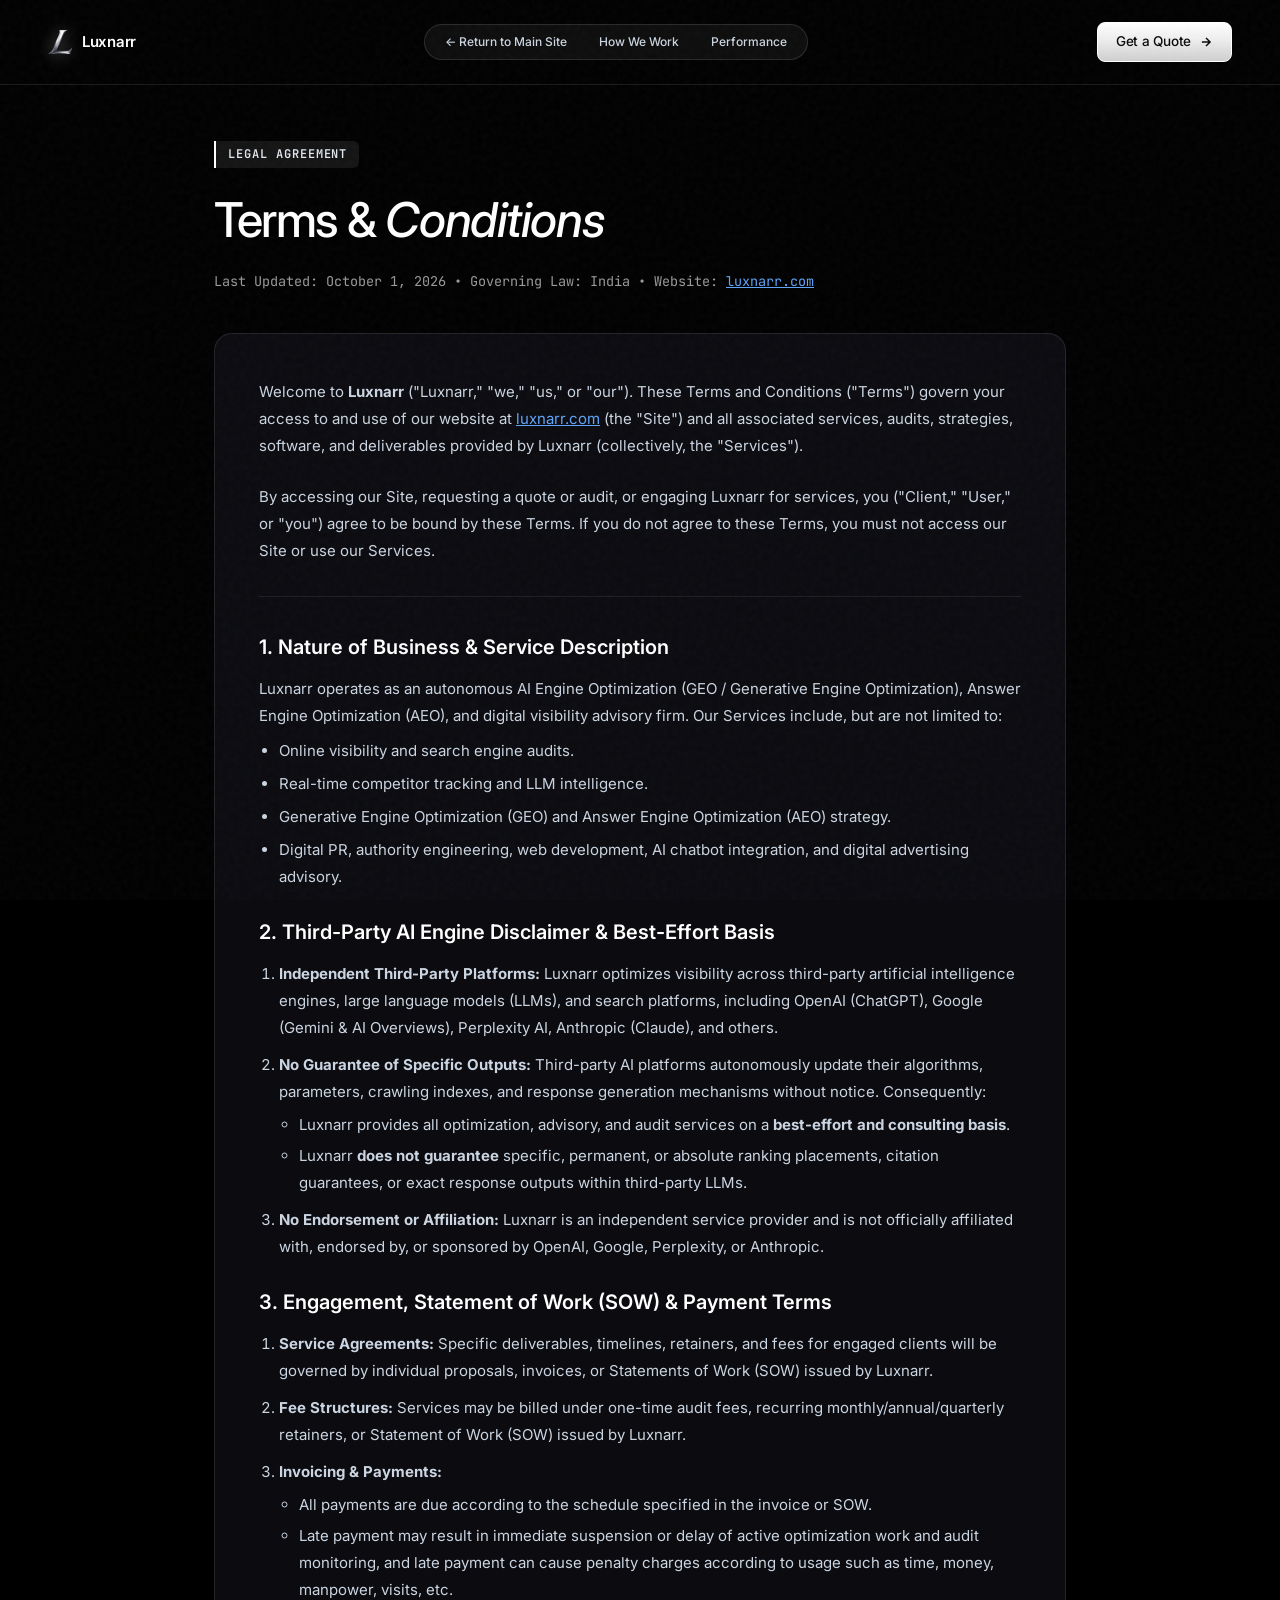
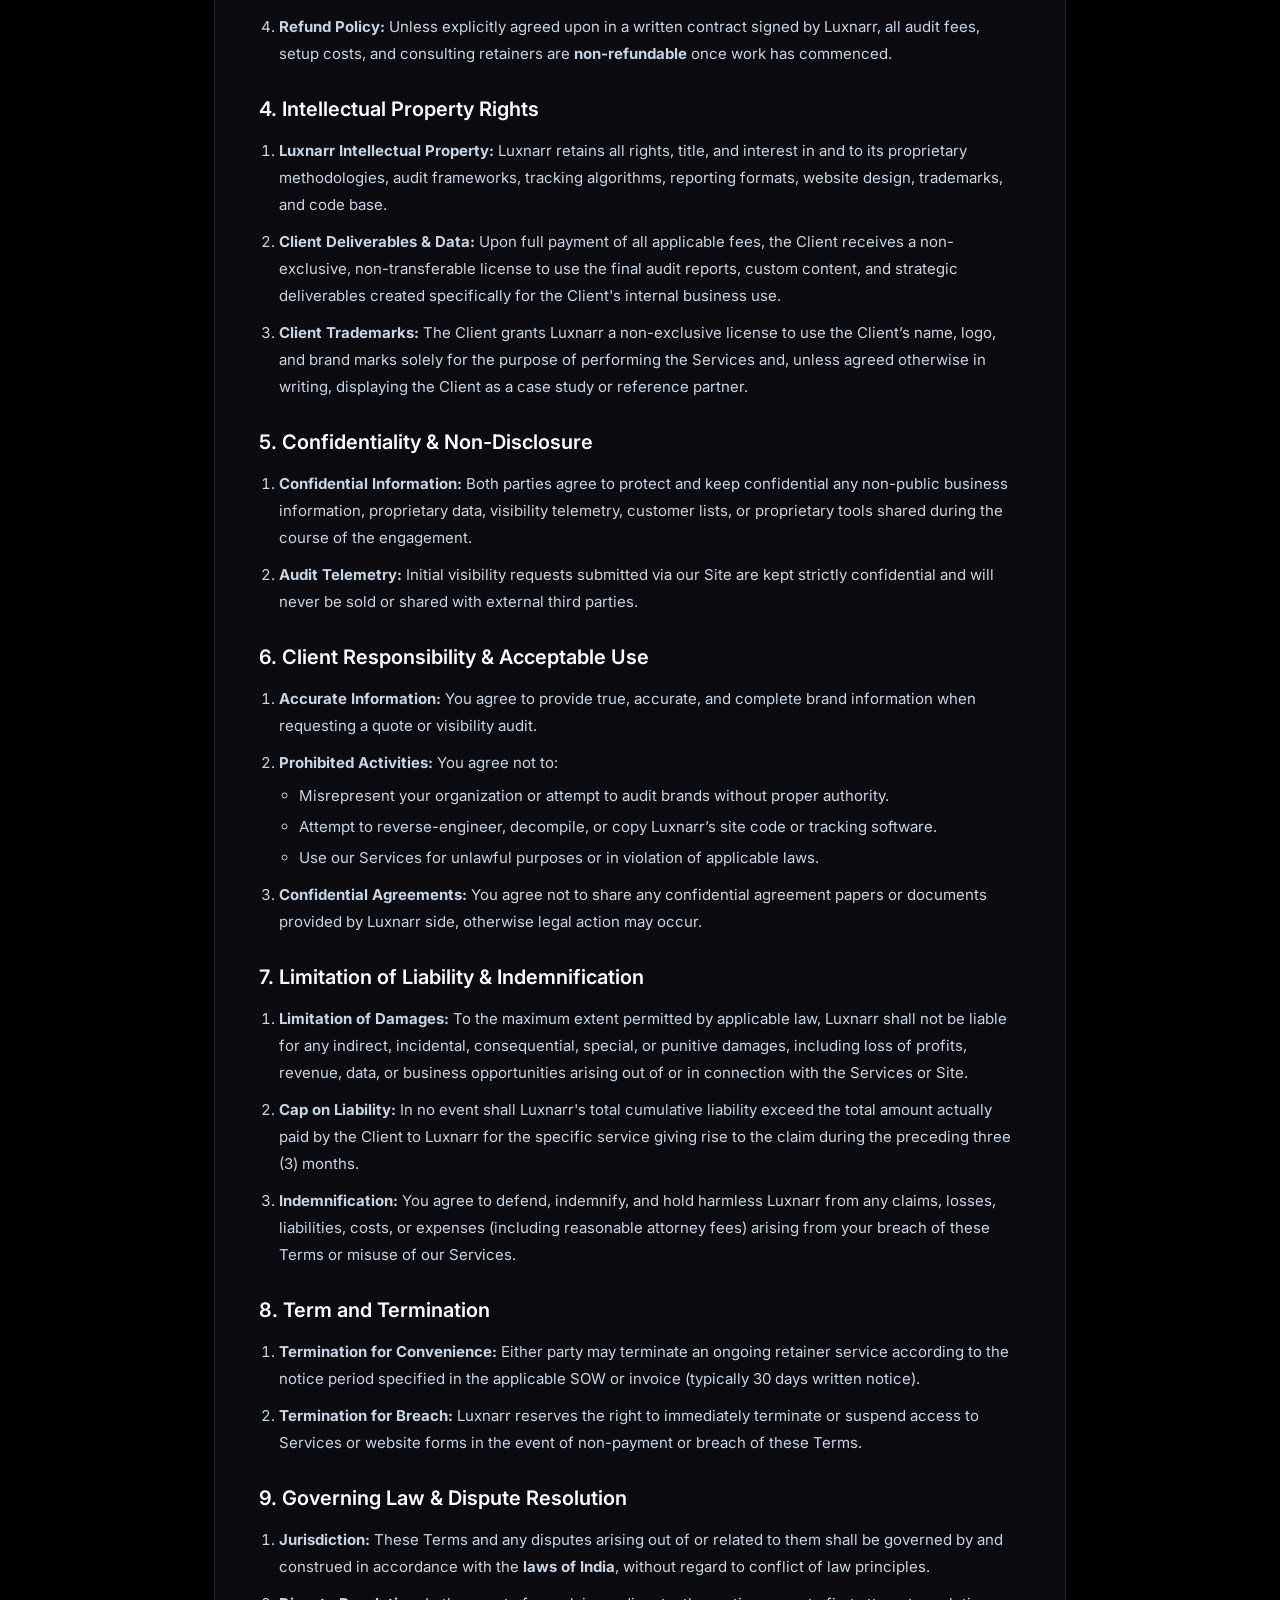
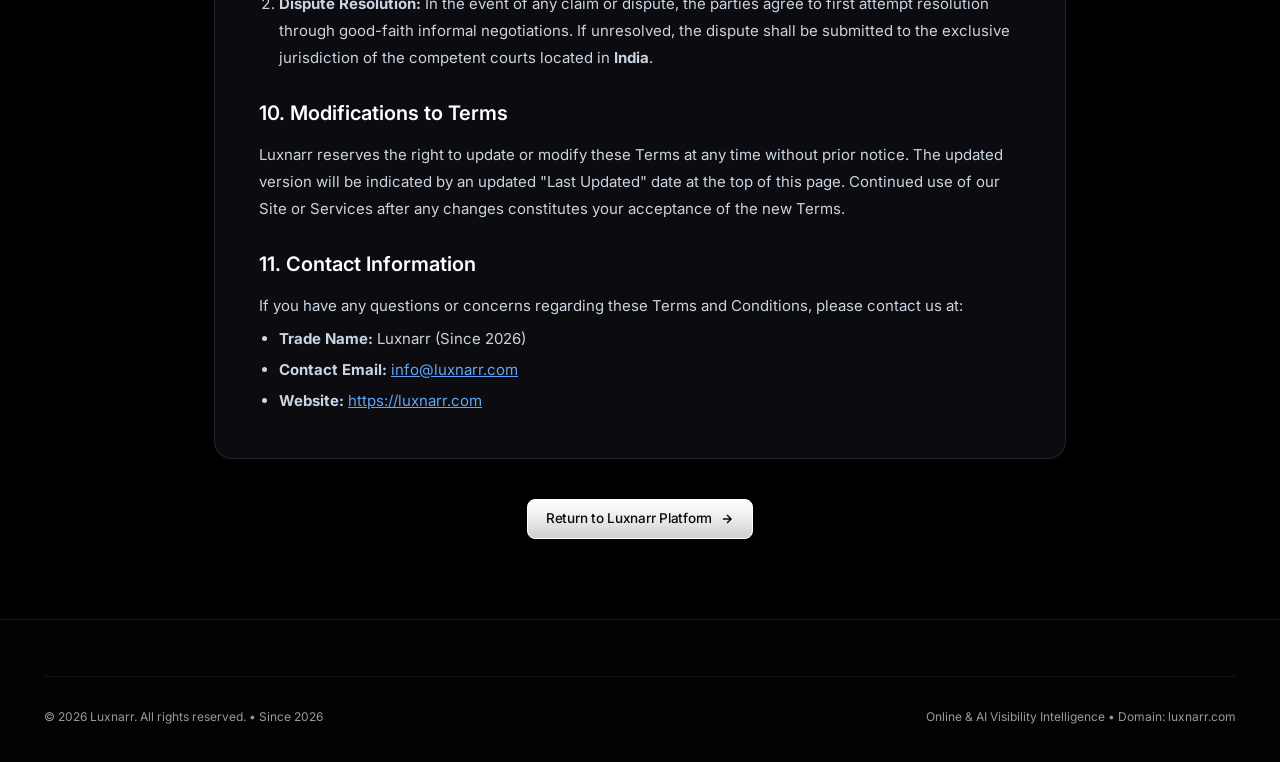
==== commit 16971432: "fix(contact): update contact and form submission email to info@luxnarr.com" ====
--- a/terms.html
+++ b/terms.html
@@ -7,13 +7,14 @@
   <meta name="description" content="Terms and Conditions governing the use of Luxnarr services, audits, and software at luxnarr.com.">
 
   <!-- Canonical & Robots -->
-  <link rel="canonical" href="https://luxnarr.com/terms.html">
-  <meta name="robots" content="index, follow">
+  <link rel="canonical" href="https://www.luxnarr.com/terms.html">
+  <meta name="robots" content="index, follow, max-image-preview:large, max-snippet:-1, max-video-preview:-1">
+  <meta name="googlebot" content="index, follow, max-snippet:-1, max-image-preview:large, max-video-preview:-1">
 
   <!-- Open Graph Meta Tags -->
   <meta property="og:site_name" content="LuxNarr">
   <meta property="og:type" content="article">
-  <meta property="og:url" content="https://luxnarr.com/terms.html">
+  <meta property="og:url" content="https://www.luxnarr.com/terms.html">
   <meta property="og:title" content="Terms & Conditions — Luxnarr">
   <meta property="og:description" content="Terms and Conditions governing the use of Luxnarr services, audits, and software at luxnarr.com.">
   <meta property="og:image" content="https://luxnarr.com/assets/logo_clean.png">
@@ -182,7 +183,7 @@
           <p>If you have any questions or concerns regarding these Terms and Conditions, please contact us at:</p>
           <ul style="padding-left: 20px; margin-top: 6px; display: flex; flex-direction: column; gap: 4px;">
             <li><strong>Trade Name:</strong> Luxnarr (Since 2026)</li>
-            <li><strong>Contact Email:</strong> <a href="mailto:luxnarr.ai@gmail.com" style="color: #60a5fa; text-decoration: underline;">luxnarr.ai@gmail.com</a></li>
+            <li><strong>Contact Email:</strong> <a href="mailto:info@luxnarr.com" style="color: #60a5fa; text-decoration: underline;">info@luxnarr.com</a></li>
             <li><strong>Website:</strong> <a href="https://luxnarr.com" style="color: #60a5fa; text-decoration: underline;">https://luxnarr.com</a></li>
           </ul>
         </div>
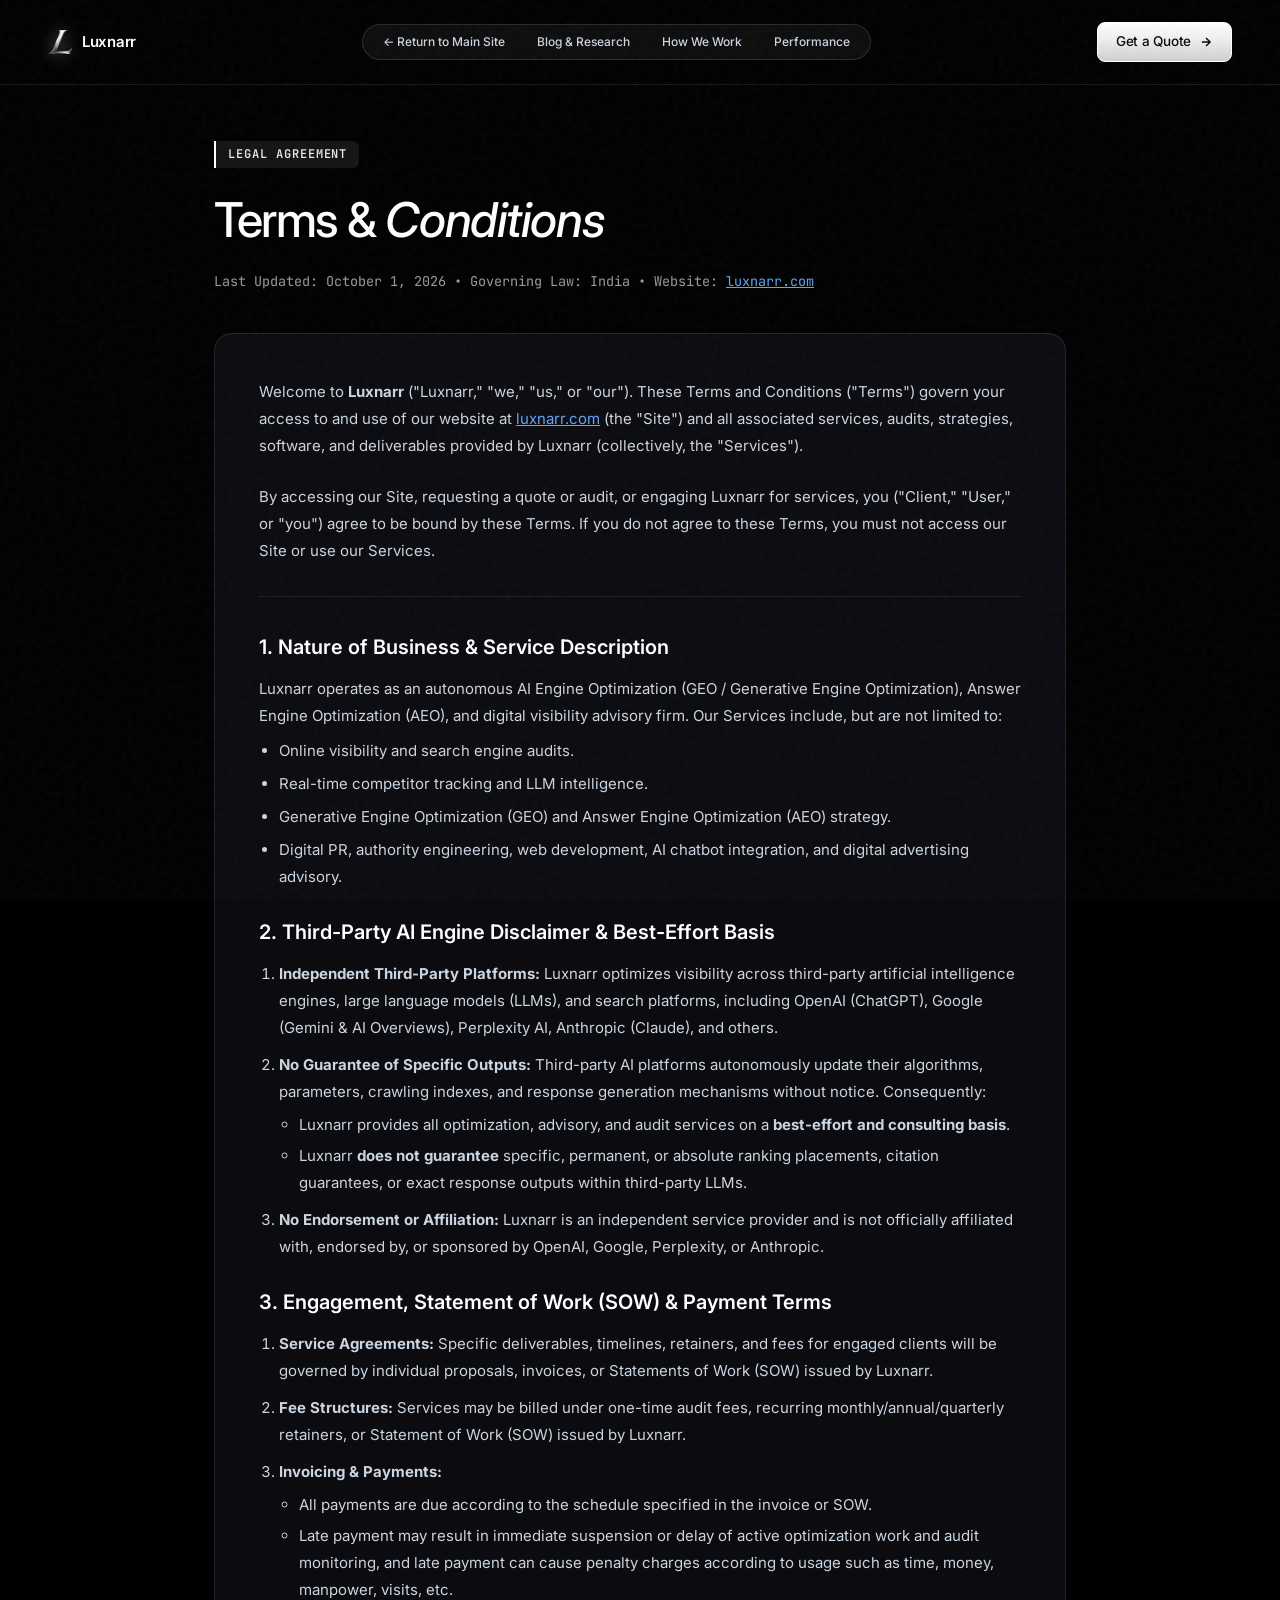
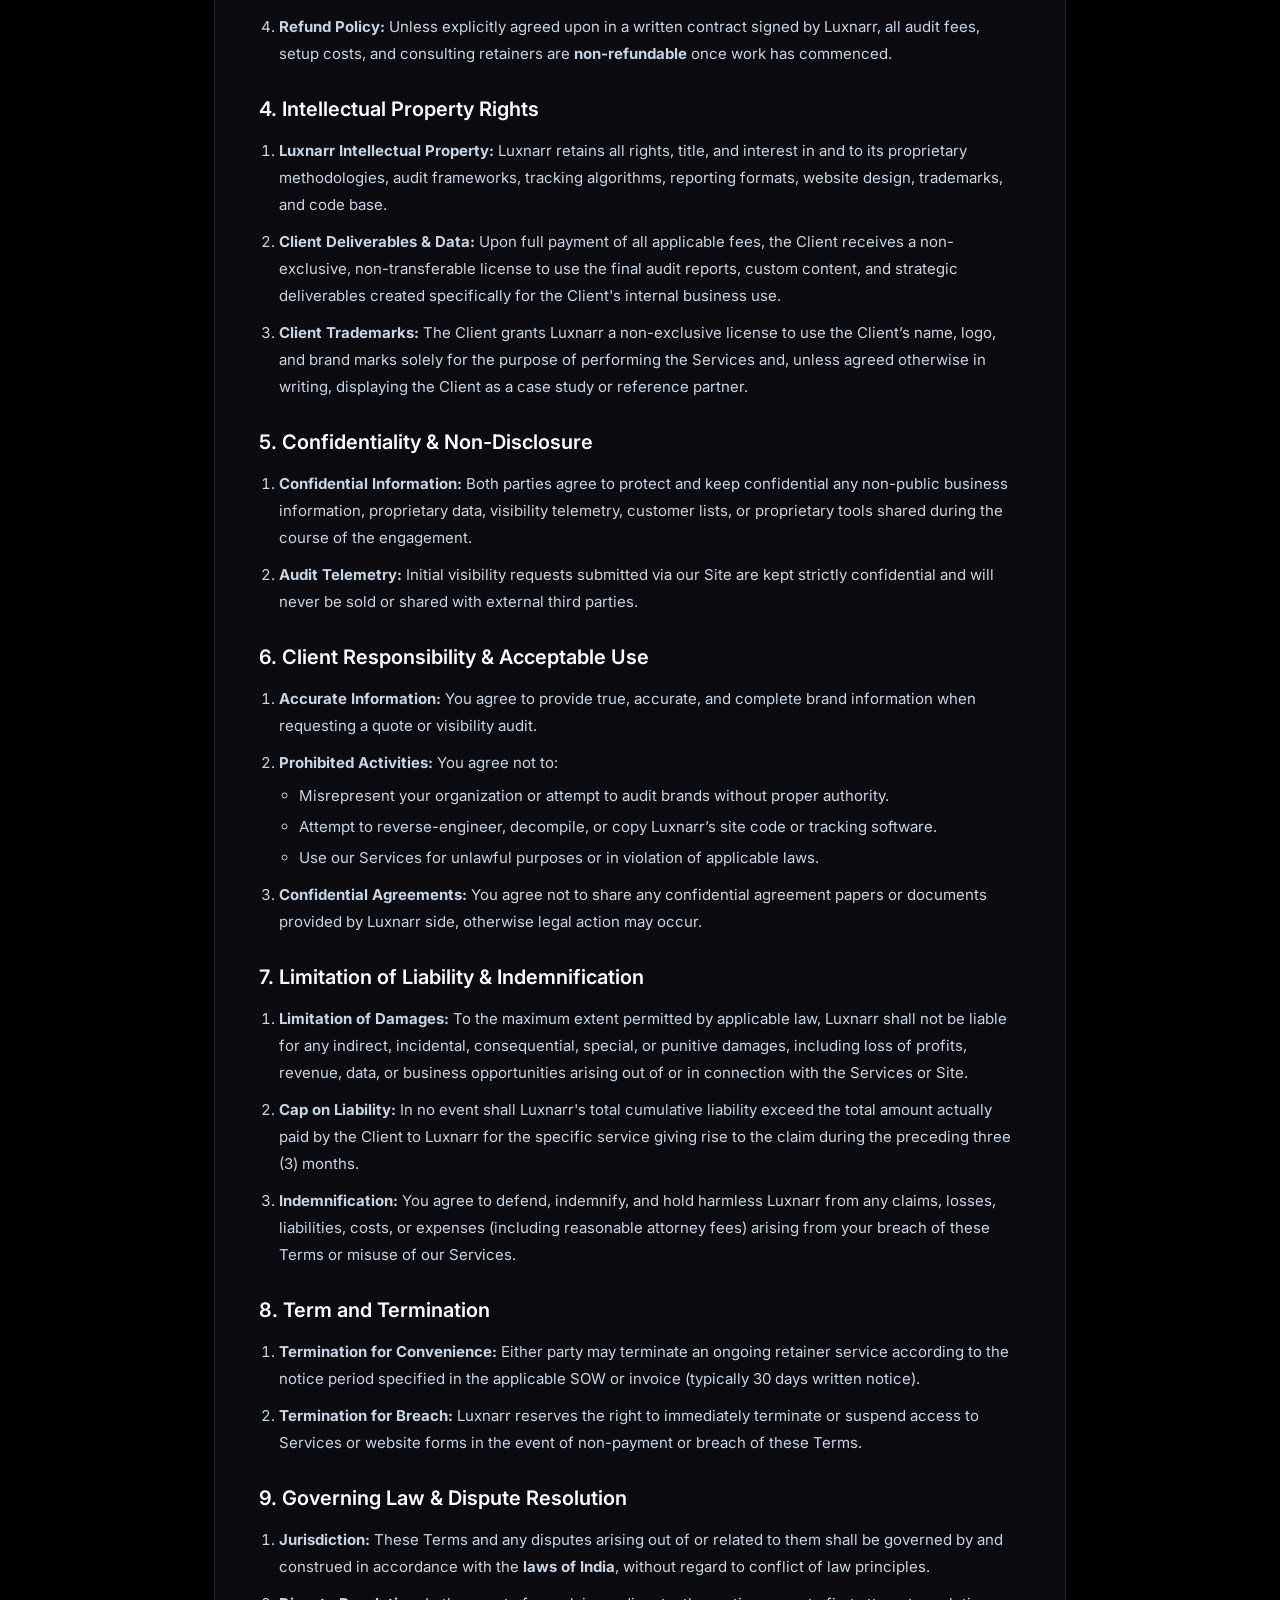
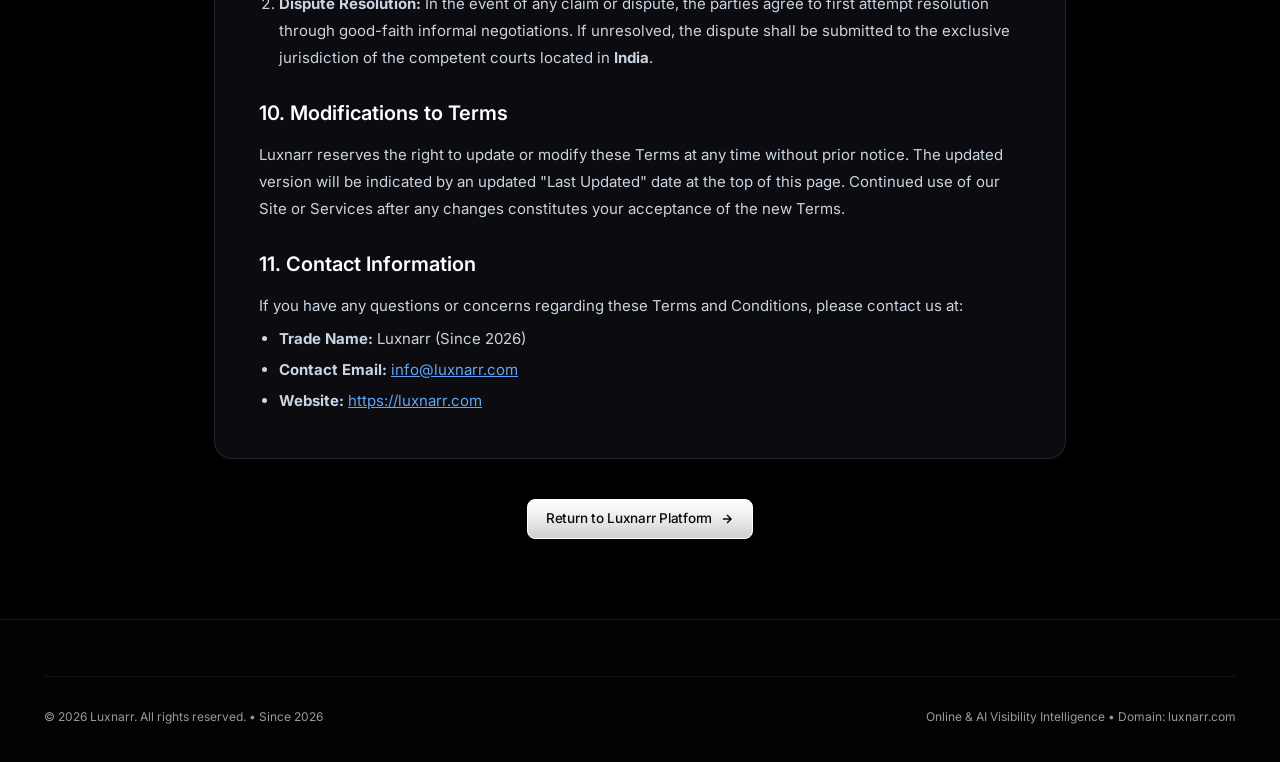
==== commit ec33701f: "feat: add AI search blog hub, hero spotlight, and publish first 3 master articles with AEO/GEO schem" ====
--- a/terms.html
+++ b/terms.html
@@ -47,6 +47,7 @@
 
       <nav class="header-nav" aria-label="Main Navigation">
         <a href="index.html" class="header-nav-link">← Return to Main Site</a>
+        <a href="/blog/" class="header-nav-link">Blog &amp; Research</a>
         <a href="index.html#how-it-works" class="header-nav-link">How We Work</a>
         <a href="index.html#performance" class="header-nav-link">Performance</a>
       </nav>
--- a/styles.css
+++ b/styles.css
@@ -517,6 +517,8 @@
   display: flex;
   align-items: center;
   justify-content: center;
+  gap: 14px;
+  flex-wrap: wrap;
   margin-top: 32px;
 }
 
@@ -546,6 +548,174 @@
   border-radius: 50%;
   background: var(--accent-green);
   box-shadow: 0 0 6px var(--accent-green);
+}
+
+/* ==========================================================================
+   HERO BLOG & RESEARCH SPOTLIGHT DECK
+   ========================================================================== */
+.hero-blog-deck {
+  width: 100%;
+  max-width: 1080px;
+  margin-top: 36px;
+  background: rgba(14, 14, 20, 0.75);
+  border: 1px solid rgba(255, 255, 255, 0.14);
+  border-radius: var(--radius-lg);
+  padding: 24px;
+  backdrop-filter: blur(20px);
+  -webkit-backdrop-filter: blur(20px);
+  box-shadow: 0 16px 44px rgba(0, 0, 0, 0.55), 0 0 24px rgba(255, 255, 255, 0.04);
+  position: relative;
+  z-index: 2;
+}
+
+.hero-blog-header {
+  display: flex;
+  align-items: center;
+  justify-content: space-between;
+  margin-bottom: 18px;
+  flex-wrap: wrap;
+  gap: 12px;
+  padding-bottom: 14px;
+  border-bottom: 1px solid rgba(255, 255, 255, 0.08);
+}
+
+.hero-blog-tag {
+  display: inline-flex;
+  align-items: center;
+  gap: 8px;
+  font-family: var(--font-mono);
+  font-size: var(--text-xs);
+  font-weight: 600;
+  letter-spacing: 0.08em;
+  text-transform: uppercase;
+  color: #cbd5e1;
+}
+
+.hero-blog-view-all {
+  display: inline-flex;
+  align-items: center;
+  gap: 6px;
+  font-family: var(--font-mono);
+  font-size: var(--text-xs);
+  color: #93c5fd;
+  text-decoration: none;
+  transition: color 0.2s ease, gap 0.2s ease;
+}
+
+.hero-blog-view-all:hover {
+  color: #ffffff;
+  gap: 10px;
+}
+
+.hero-blog-grid {
+  display: grid;
+  grid-template-columns: repeat(3, 1fr);
+  gap: 16px;
+}
+
+@media (max-width: 900px) {
+  .hero-blog-grid {
+    grid-template-columns: 1fr;
+  }
+}
+
+.hero-blog-card {
+  background: rgba(22, 22, 32, 0.65);
+  border: 1px solid rgba(255, 255, 255, 0.1);
+  border-radius: var(--radius-md);
+  padding: 20px;
+  text-decoration: none;
+  text-align: left;
+  display: flex;
+  flex-direction: column;
+  justify-content: space-between;
+  transition: transform 0.25s ease, border-color 0.25s ease, box-shadow 0.25s ease;
+  position: relative;
+  overflow: hidden;
+}
+
+.hero-blog-card::before {
+  content: "";
+  position: absolute;
+  top: 0;
+  left: 0;
+  right: 0;
+  height: 2px;
+  background: linear-gradient(90deg, transparent, rgba(255, 255, 255, 0.35), transparent);
+  opacity: 0;
+  transition: opacity 0.3s ease;
+}
+
+.hero-blog-card:hover {
+  transform: translateY(-3px);
+  border-color: rgba(255, 255, 255, 0.35);
+  box-shadow: 0 10px 28px rgba(0, 0, 0, 0.4), 0 0 20px rgba(255, 255, 255, 0.06);
+}
+
+.hero-blog-card:hover::before {
+  opacity: 1;
+}
+
+.hero-blog-badge-row {
+  display: flex;
+  align-items: center;
+  justify-content: space-between;
+  gap: 8px;
+  margin-bottom: 12px;
+  font-family: var(--font-mono);
+  font-size: 11px;
+}
+
+.hero-blog-badge {
+  display: inline-block;
+  padding: 2px 8px;
+  border-radius: var(--radius-pill);
+  background: rgba(255, 255, 255, 0.08);
+  border: 1px solid rgba(255, 255, 255, 0.14);
+  color: #cbd5e1;
+  text-transform: uppercase;
+  letter-spacing: 0.05em;
+}
+
+.hero-blog-time {
+  color: var(--muted);
+}
+
+.hero-blog-title {
+  font-size: 14.5px;
+  font-weight: 500;
+  color: #ffffff;
+  line-height: 1.35;
+  letter-spacing: -0.015em;
+  margin-bottom: 8px;
+  transition: color 0.2s ease;
+}
+
+.hero-blog-card:hover .hero-blog-title {
+  color: #93c5fd;
+}
+
+.hero-blog-desc {
+  font-size: 12.5px;
+  color: #94a3b8;
+  line-height: 1.55;
+  margin-bottom: 16px;
+  flex-grow: 1;
+}
+
+.hero-blog-footer {
+  display: flex;
+  align-items: center;
+  justify-content: space-between;
+  padding-top: 12px;
+  border-top: 1px solid rgba(255, 255, 255, 0.06);
+  font-family: var(--font-mono);
+  font-size: 11.5px;
+  color: #ffffff;
+}
+
+.hero-blog-card:hover .hero-blog-footer .btn-arrow {
+  transform: translateX(4px);
 }
 
 /* ==========================================================================
